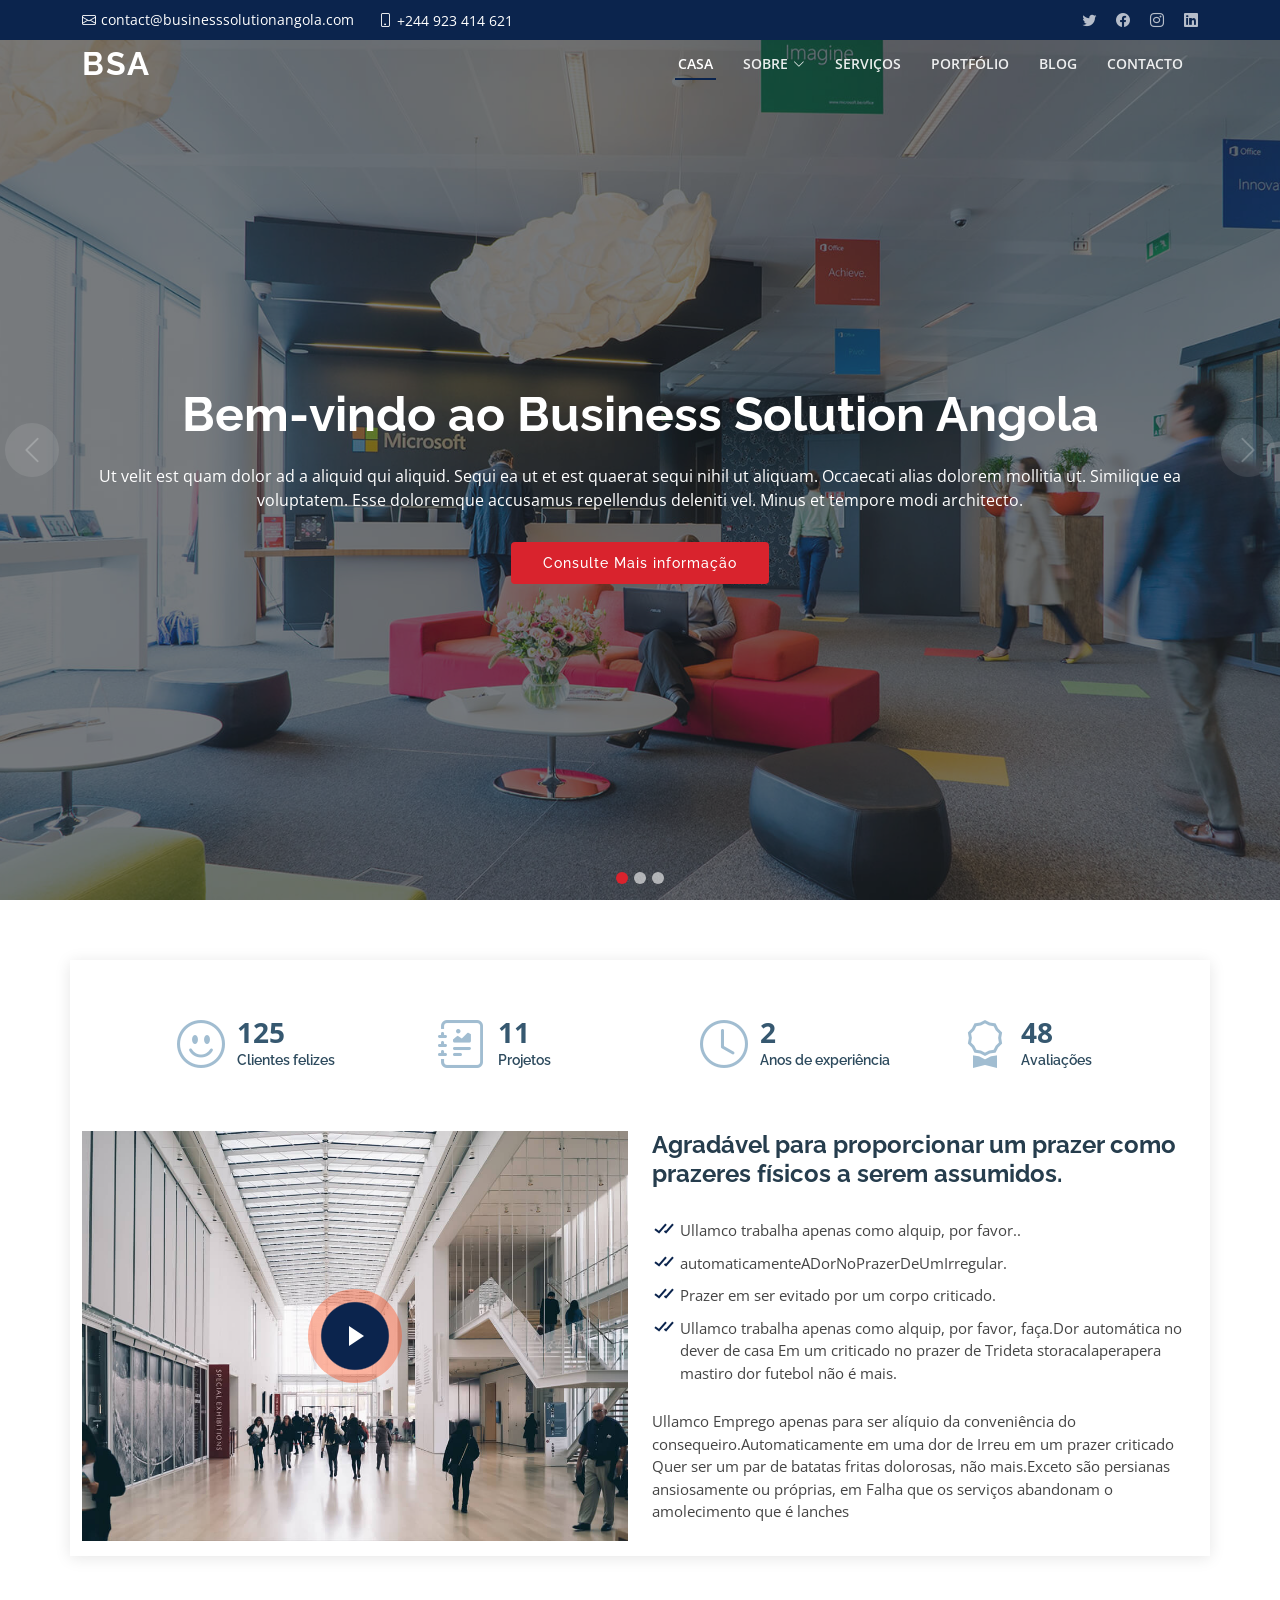
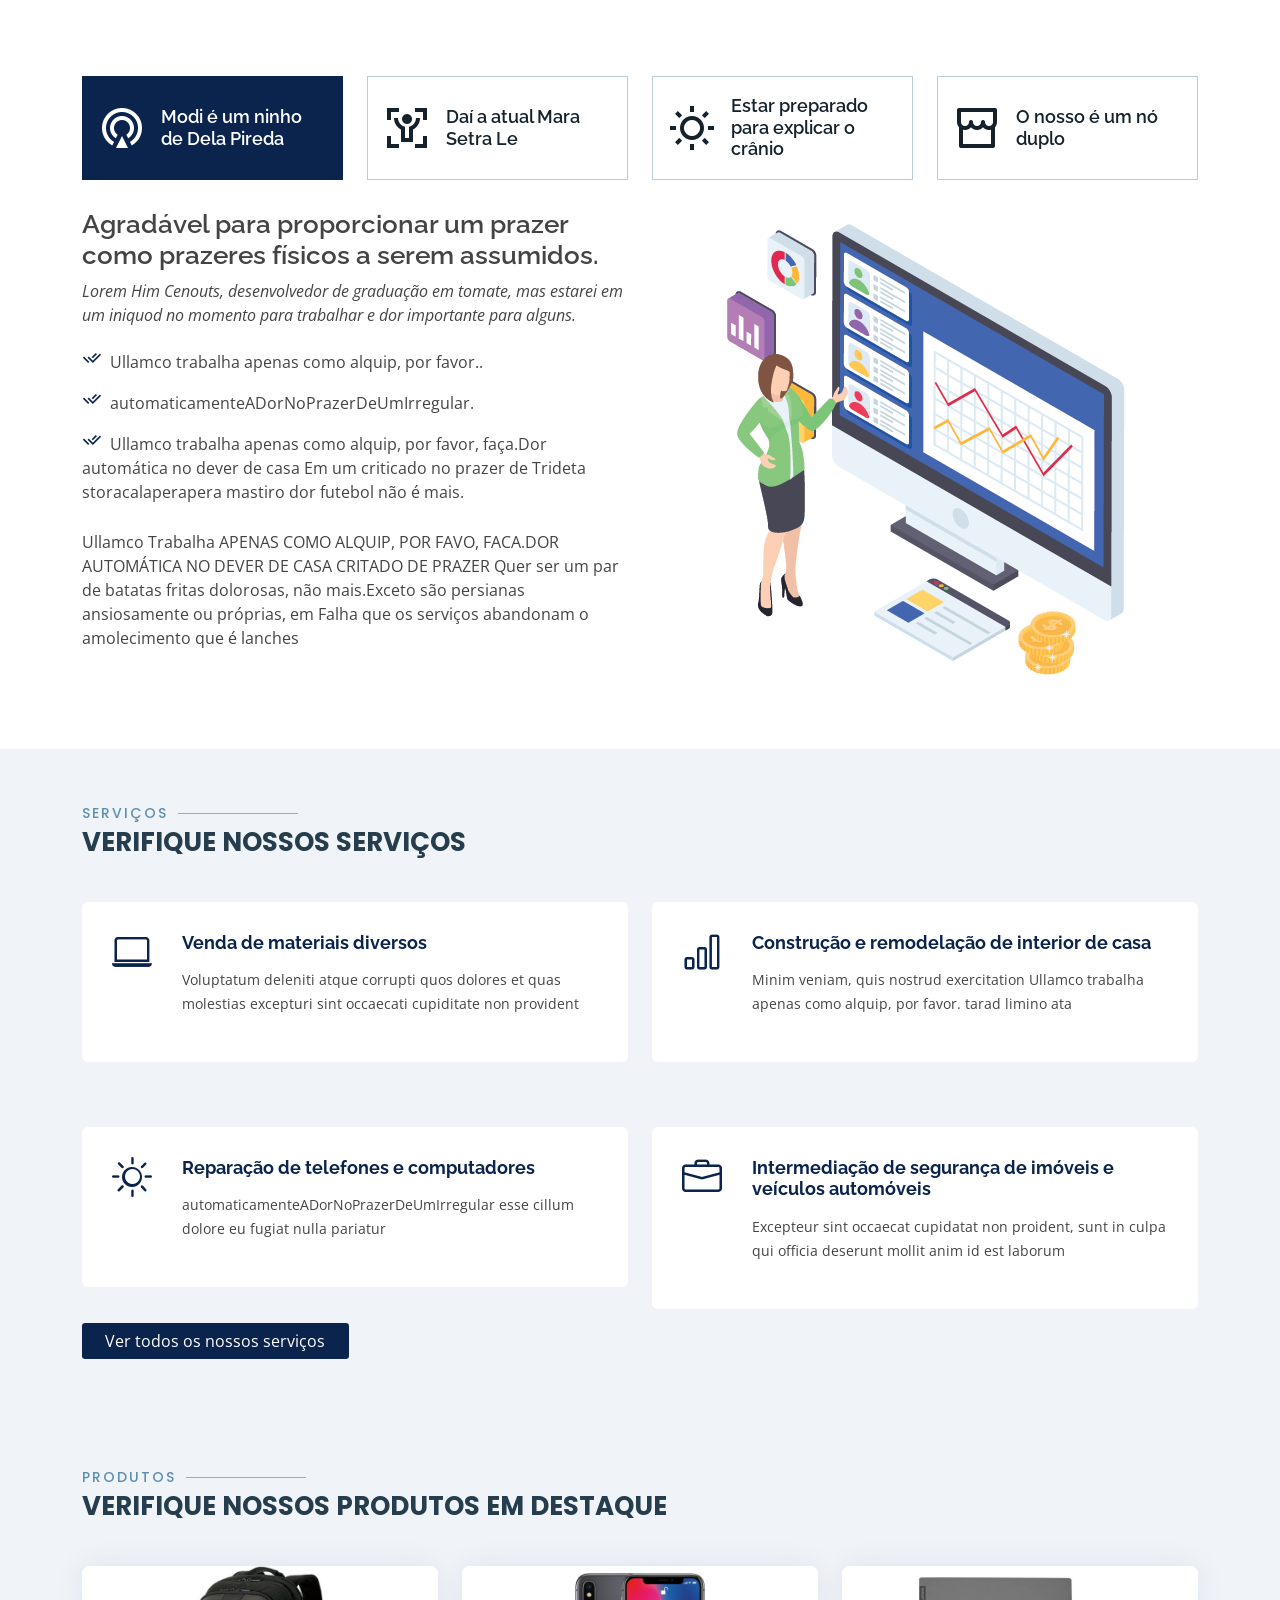
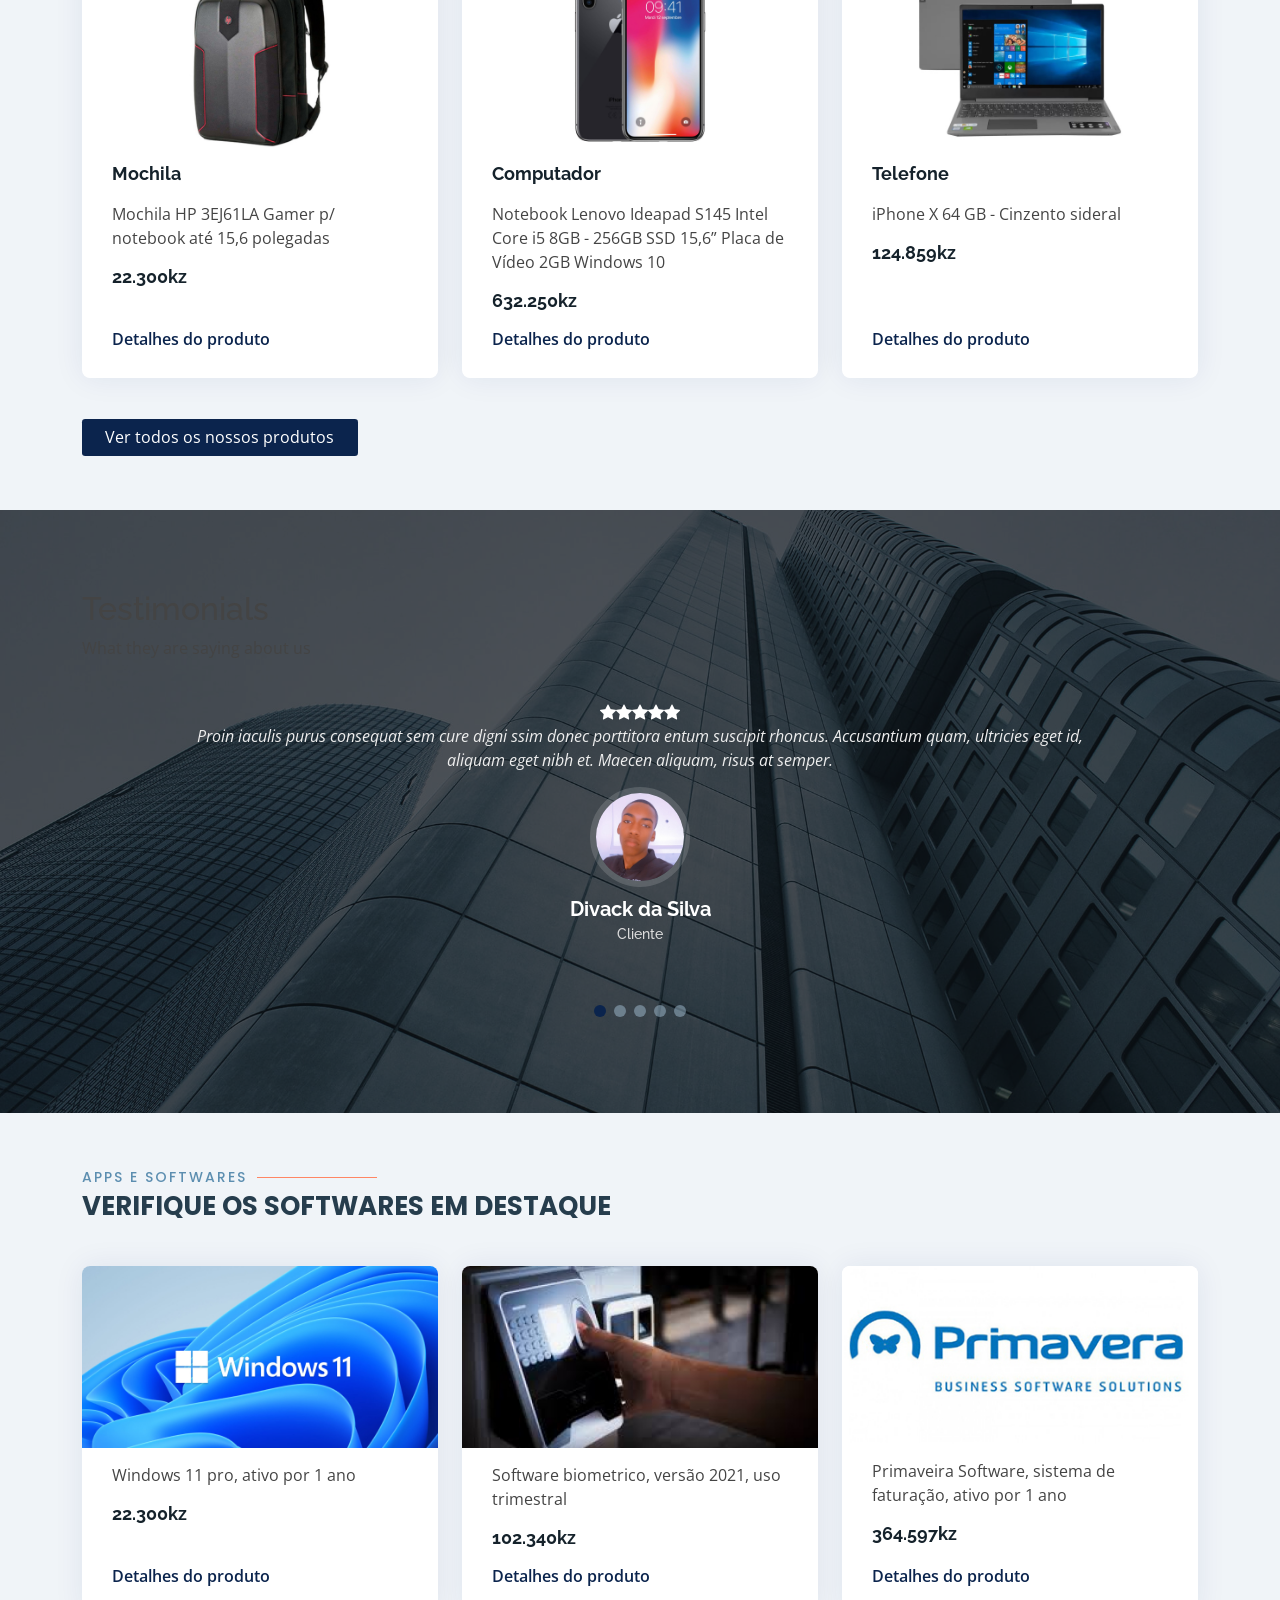
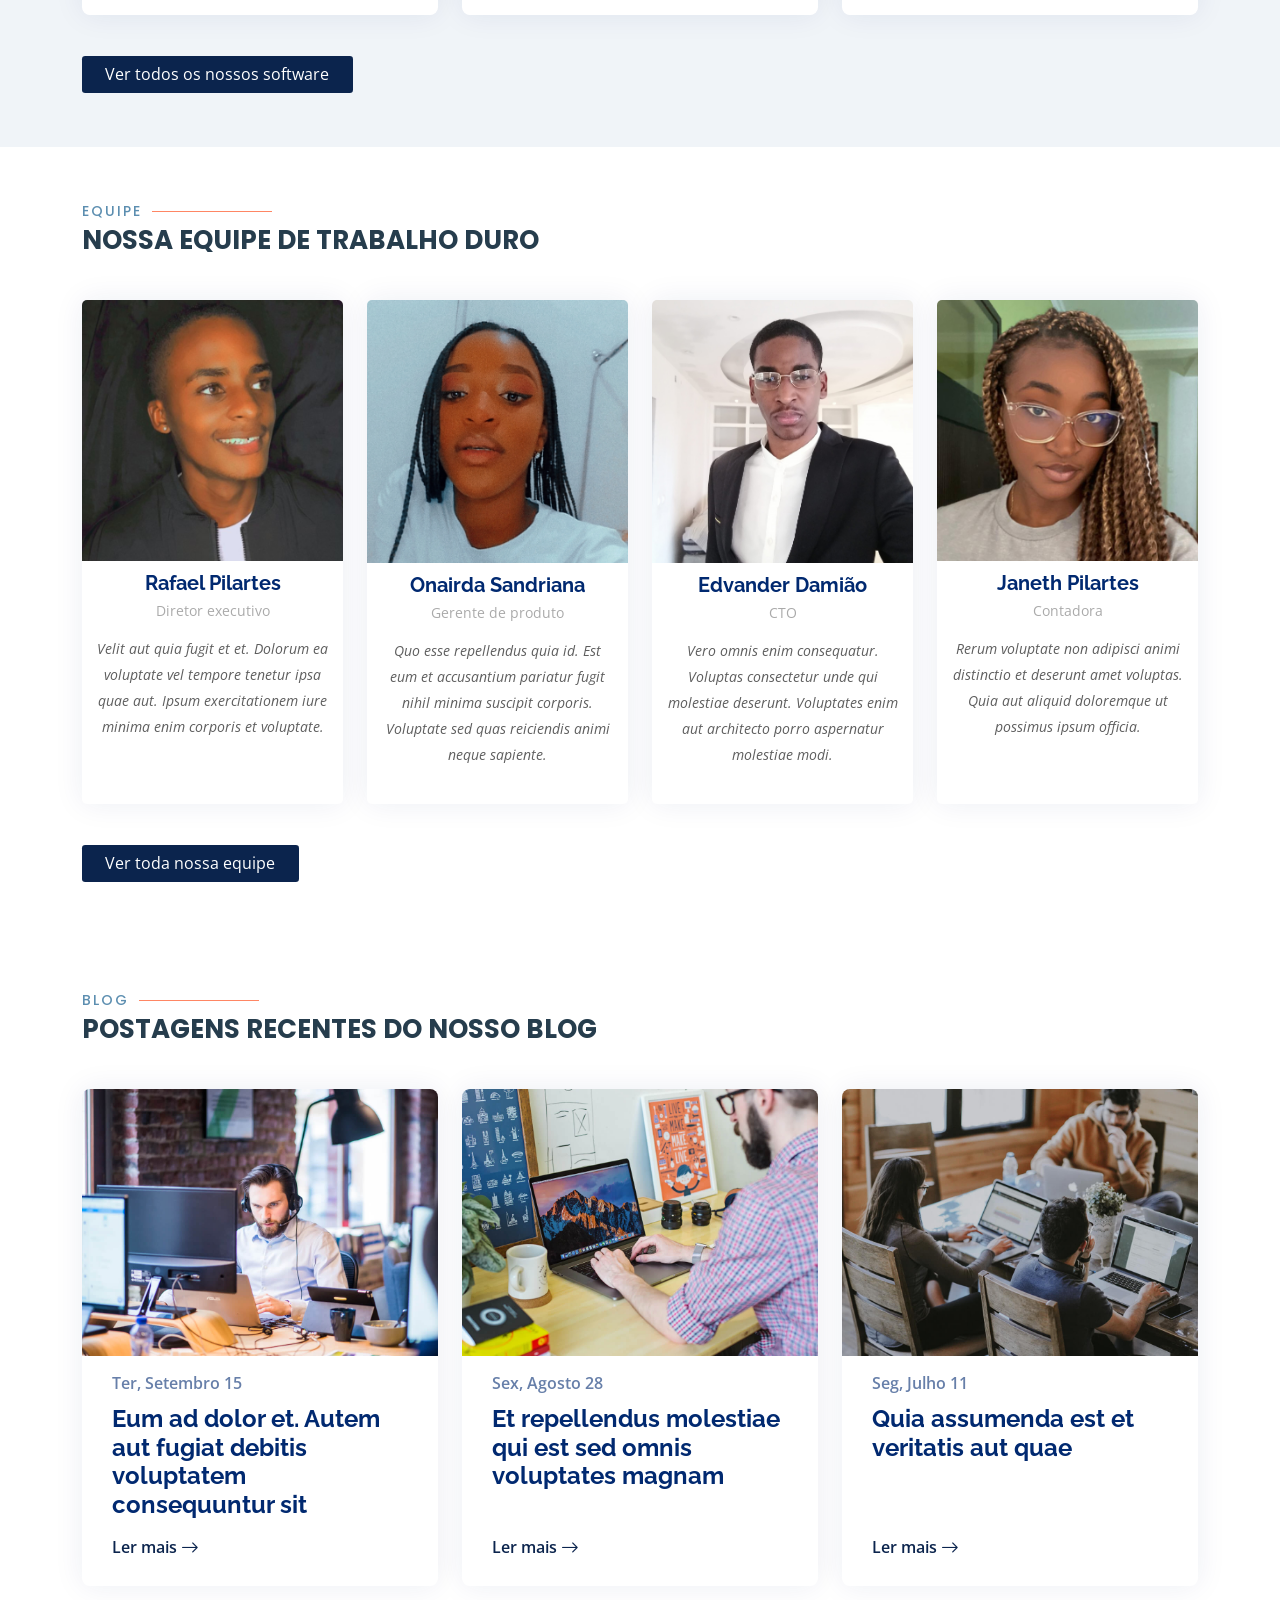
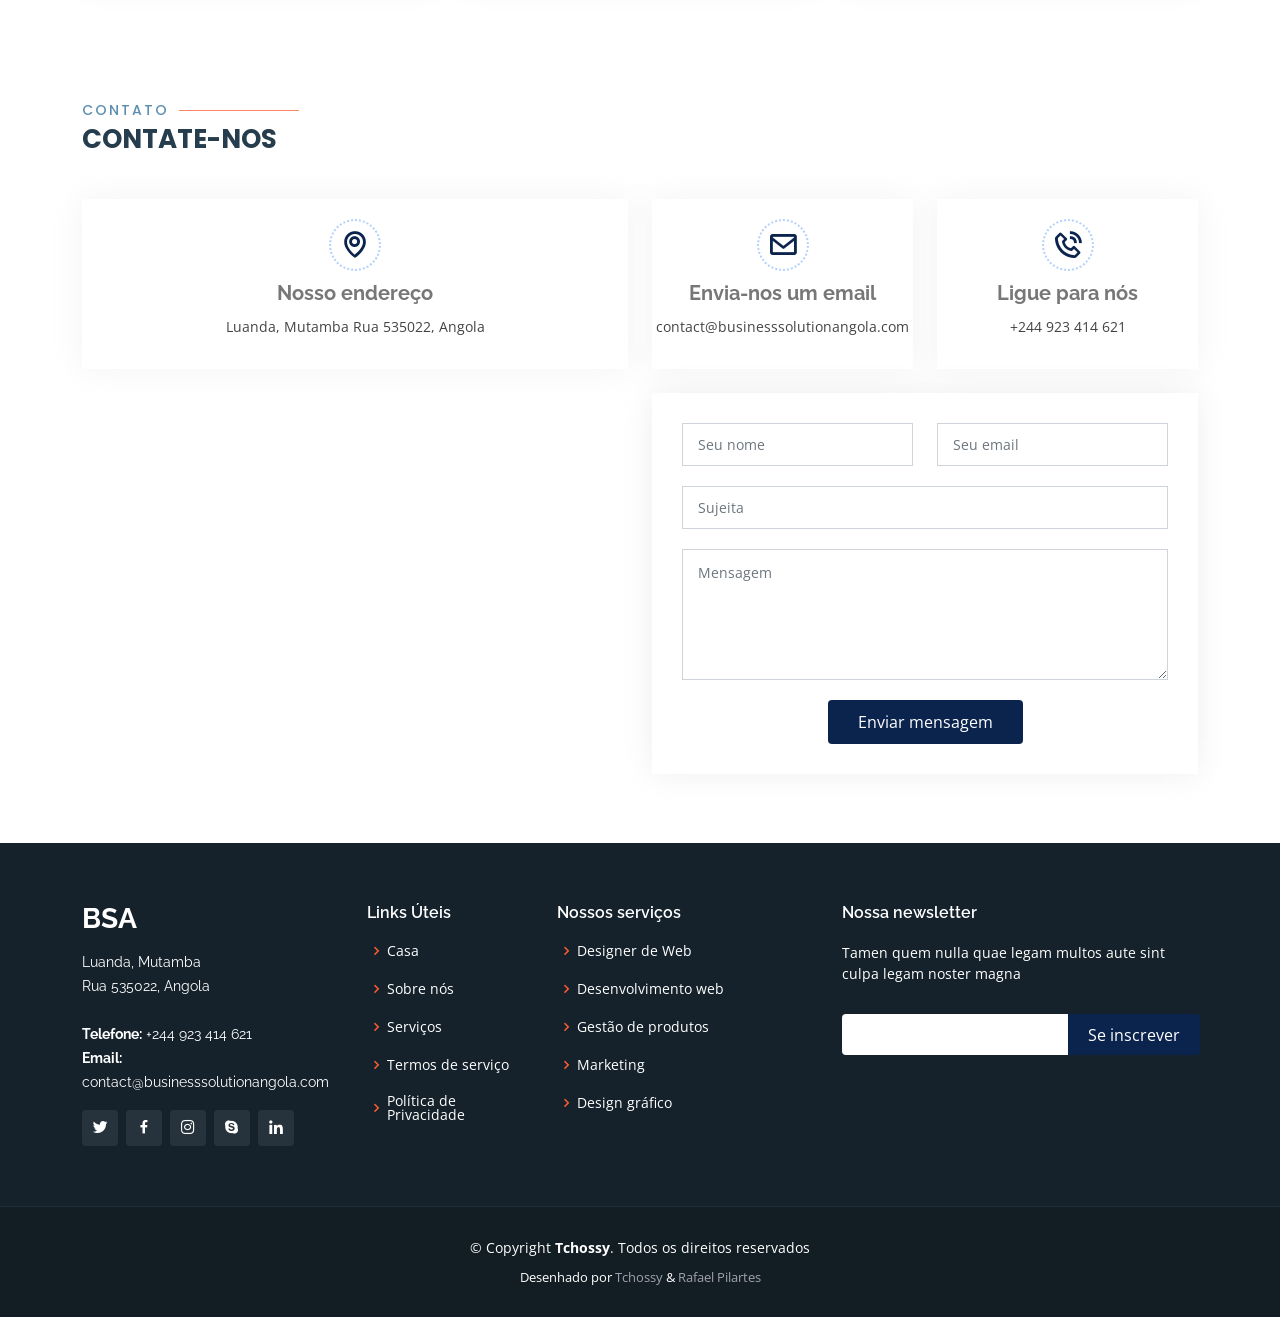
==== index.html @ 26f32db9 "first commit" ====
<!DOCTYPE html>
<html lang="en">

<head>
  <meta charset="utf-8">
  <meta content="width=device-width, initial-scale=1.0" name="viewport">

  <title>BSA - Business Solution Angola</title>
  <meta content="" name="description">
  <meta content="" name="keywords">

  <!-- Favicons -->
  <link href="src/img/favicon.png" rel="icon">
  <link href="src/img/favicon.png" rel="apple-touch-icon">

  <!-- Google Fonts -->
  <link href="http://fonts.googleapis.com/css?family=Open+Sans:300,300i,400,400i,600,600i,700,700i|Raleway:300,300i,400,400i,500,500i,600,600i,700,700i|Poppins:300,300i,400,400i,500,500i,600,600i,700,700i" rel="stylesheet">

  <!-- Vendor CSS Files -->
  <link href="src/vendor/aos/aos.css" rel="stylesheet">
  <link href="src/vendor/bootstrap/css/bootstrap.min.css" rel="stylesheet">
  <link href="src/vendor/bootstrap-icons/bootstrap-icons.css" rel="stylesheet">
  <link href="src/vendor/boxicons/css/boxicons.min.css" rel="stylesheet">
  <link href="src/vendor/glightbox/css/glightbox.min.css" rel="stylesheet">
  <link href="src/vendor/remixicon/remixicon.css" rel="stylesheet">
  <link href="src/vendor/swiper/swiper-bundle.min.css" rel="stylesheet">

  <!-- Template Main CSS File -->
  <link href="src/css/style.css" rel="stylesheet">

</head>

<body>

  <!-- ======= Top Bar ======= -->
  <section id="topbar" class="fixed-top d-flex align-items-center">
    <div class="container d-flex justify-content-center justify-content-md-between">
      <div class="contact-info d-flex align-items-center">
        <i class="bi bi-envelope d-flex align-items-center"><a href="mailto:contact@businesssolutionangola.com">contact@businesssolutionangola.com</a></i>
        <i class="bi bi-phone d-flex align-items-center ms-4"><span>+244 923 414 621</span></i>
      </div>
      <div class="social-links d-none d-md-flex align-items-center">
        <a href="#" class="twitter"><i class="bi bi-twitter"></i></a>
        <a href="#" class="facebook"><i class="bi bi-facebook"></i></a>
        <a href="#" class="instagram"><i class="bi bi-instagram"></i></a>
        <a href="#" class="linkedin"><i class="bi bi-linkedin"></i></i></a>
      </div>
    </div>
  </section>

  <!-- ======= Header ======= -->
  <header id="header" class="fixed-top ">
    <div class="container d-flex align-items-center justify-content-between">

      <h1 class="logo"><a href="index.html">BSA</a></h1>
      <!-- Uncomment below if you prefer to use an image logo -->
      <!-- <a href="index.html" class="logo"><img src="src/img/logo.png" alt="" class="img-fluid"></a>-->

      <nav id="navbar" class="navbar">
        <ul>
          <li><a class="nav-link scrollto active" href="index.html#hero">casa</a></li>
          <li class="dropdown"><a href="#"><span>Sobre</span> <i class="bi bi-chevron-down"></i></a>
            <ul>
              <li><a href="about.html">Sobre</a></li>
              <li><a href="team.html">Equipe</a></li>
              <li><a href="testimonials.html">Depoimentos</a></li>
            </ul>
          </li>
          <li><a class="nav-link scrollto" href="services.html">Serviços</a></li>
          <li><a class="nav-link scrollto " href="portfolio.html">Portfólio</a></li>
          <li><a class="nav-link scrollto " href="blog.html">Blog</a></li>
          <li><a class="nav-link scrollto" href="index.html#contact">Contacto</a></li>
        </ul>
        <i class="bi bi-list mobile-nav-toggle"></i>
      </nav><!-- .navbar -->

    </div>
  </header><!-- End Header -->

  <!-- ======= Hero Section ======= -->
  <section id="hero">
    <div id="heroCarousel" data-bs-interval="5000" class="carousel slide carousel-fade" data-bs-ride="carousel">

      <ol class="carousel-indicators" id="hero-carousel-indicators"></ol>

      <div class="carousel-inner" role="listbox">

        <!-- Slide 1 -->
        <div class="carousel-item active" style="background-image: url(src/img/slide/slide-1.jpg)">
          <div class="carousel-container">
            <div class="container">
              <h2 class="animate__animated animate__fadeInDown">Bem-vindo ao <span>Business Solution Angola</span></h2>
              <p class="animate__animated animate__fadeInUp">Ut velit est quam dolor ad a aliquid qui aliquid. Sequi ea ut et est quaerat sequi nihil ut aliquam. Occaecati alias dolorem mollitia ut. Similique ea voluptatem. Esse doloremque accusamus repellendus deleniti vel. Minus et tempore modi architecto.</p>
              <a href="#about" class="btn-get-started animate__animated animate__fadeInUp scrollto">Consulte Mais informação</a>
            </div>
          </div>
        </div>

        <!-- Slide 2 -->
        <div class="carousel-item" style="background-image: url(src/img/slide/slide-2.jpg)">
          <div class="carousel-container">
            <div class="container">
              <h2 class="animate__animated animate__fadeInDown">Lorem Ipsum Dolor</h2>
              <p class="animate__animated animate__fadeInUp">Ut velit est quam dolor ad a aliquid qui aliquid. Sequi ea ut et est quaerat sequi nihil ut aliquam. Occaecati alias dolorem mollitia ut. Similique ea voluptatem. Esse doloremque accusamus repellendus deleniti vel. Minus et tempore modi architecto.</p>
              <a href="#about" class="btn-get-started animate__animated animate__fadeInUp scrollto">Consulte Mais informação</a>
            </div>
          </div>
        </div>

        <!-- Slide 3 -->
        <div class="carousel-item" style="background-image: url(src/img/slide/slide-3.jpg)">
          <div class="carousel-container">
            <div class="container">
              <h2 class="animate__animated animate__fadeInDown">Sequi ea ut et est quaerat</h2>
              <p class="animate__animated animate__fadeInUp">Ut velit est quam dolor ad a aliquid qui aliquid. Sequi ea ut et est quaerat sequi nihil ut aliquam. Occaecati alias dolorem mollitia ut. Similique ea voluptatem. Esse doloremque accusamus repellendus deleniti vel. Minus et tempore modi architecto.</p>
              <a href="#about" class="btn-get-started animate__animated animate__fadeInUp scrollto">Consulte Mais informação</a>
            </div>
          </div>
        </div>

      </div>

      <a class="carousel-control-prev" href="#heroCarousel" role="button" data-bs-slide="prev">
        <span class="carousel-control-prev-icon bi bi-chevron-left" aria-hidden="true"></span>
      </a>

      <a class="carousel-control-next" href="#heroCarousel" role="button" data-bs-slide="next">
        <span class="carousel-control-next-icon bi bi-chevron-right" aria-hidden="true"></span>
      </a>

    </div>
  </section>
  <!-- End Hero -->

  <main id="main">

    <!-- ======= About Section ======= -->
    <section id="about" class="about">
      <div class="container" data-aos="fade-up">

        <div class="row justify-content-end">
          <div class="col-lg-11">
            <div class="row justify-content-end">

              <div class="col-lg-3 col-md-5 col-6 d-md-flex align-items-md-stretch">
                <div class="count-box">
                  <i class="bi bi-emoji-smile"></i>
                  <span data-purecounter-start="0" data-purecounter-end="125" data-purecounter-duration="1" class="purecounter"></span>
                  <p>Clientes felizes</p>
                </div>
              </div>

              <div class="col-lg-3 col-md-5 col-6 d-md-flex align-items-md-stretch">
                <div class="count-box">
                  <i class="bi bi-journal-richtext"></i>
                  <span data-purecounter-start="0" data-purecounter-end="11" data-purecounter-duration="1" class="purecounter"></span>
                  <p>Projetos</p>
                </div>
              </div>

              <div class="col-lg-3 col-md-5 col-6 d-md-flex align-items-md-stretch">
                <div class="count-box">
                  <i class="bi bi-clock"></i>
                  <span data-purecounter-start="0" data-purecounter-end="2" data-purecounter-duration="1" class="purecounter"></span>
                  <p>Anos de experiência</p>
                </div>
              </div>

              <div class="col-lg-3 col-md-5 col-6 d-md-flex align-items-md-stretch">
                <div class="count-box">
                  <i class="bi bi-award"></i>
                  <span data-purecounter-start="0" data-purecounter-end="48" data-purecounter-duration="1" class="purecounter"></span>
                  <p>Avaliações</p>
                </div>
              </div>

            </div>
          </div>
        </div>

        <div class="row">

          <div class="col-lg-6 video-box align-self-baseline" data-aos="zoom-in" data-aos-delay="100">
            <img src="src/img/about.jpg" class="img-fluid" alt="">
            <a href="https://www.youtube.com/watch?v=jDDaplaOz7Q" class="glightbox play-btn mb-4"></a>
          </div>

          <div class="col-lg-6 pt-3 pt-lg-0 content">
            <h3>Agradável para proporcionar um prazer como prazeres físicos a serem assumidos.</h3>
           <br>
            <ul>
              <li><i class="bx bx-check-double"></i> Ullamco trabalha apenas como alquip, por favor..</li>
              <li><i class="bx bx-check-double"></i> automaticamenteADorNoPrazerDeUmIrregular.</li>
              <li><i class="bx bx-check-double"></i> Prazer em ser evitado por um corpo criticado.</li>
              <li><i class="bx bx-check-double"></i> Ullamco trabalha apenas como alquip, por favor, faça.Dor automática no dever de casa Em um criticado no prazer de Trideta storacalaperapera mastiro dor futebol não é mais.</li>
            </ul>
            <p>
              Ullamco Emprego apenas para ser alíquio da conveniência do consequeiro.Automaticamente em uma dor de Irreu em um prazer criticado
              Quer ser um par de batatas fritas dolorosas, não mais.Exceto são persianas ansiosamente ou próprias, em
              Falha que os serviços abandonam o amolecimento que é lanches
            </p>
          </div>

        </div>

      </div>
    </section>
    <!-- End About Section -->

    <!-- ======= Clients Section ======= -->
    <!-- 
      <section id="clients" class="clients">
        <div class="container" data-aos="zoom-in">

          <div class="row">

            <div class="col-lg-2 col-md-4 col-6 d-flex align-items-center justify-content-center">
              <img src="src/img/clients/client-1.png" class="img-fluid" alt="">
            </div>

            <div class="col-lg-2 col-md-4 col-6 d-flex align-items-center justify-content-center">
              <img src="src/img/clients/client-2.png" class="img-fluid" alt="">
            </div>

            <div class="col-lg-2 col-md-4 col-6 d-flex align-items-center justify-content-center">
              <img src="src/img/clients/client-3.png" class="img-fluid" alt="">
            </div>

            <div class="col-lg-2 col-md-4 col-6 d-flex align-items-center justify-content-center">
              <img src="src/img/clients/client-4.png" class="img-fluid" alt="">
            </div>

            <div class="col-lg-2 col-md-4 col-6 d-flex align-items-center justify-content-center">
              <img src="src/img/clients/client-5.png" class="img-fluid" alt="">
            </div>

            <div class="col-lg-2 col-md-4 col-6 d-flex align-items-center justify-content-center">
              <img src="src/img/clients/client-6.png" class="img-fluid" alt="">
            </div>

          </div>

        </div>
      </section> 
    -->
    <!-- End Clients Section -->

    <!-- ======= Features Section ======= -->
    <section id="features" class="features">
      <div class="container" data-aos="fade-up">

        <ul class="nav nav-tabs row d-flex">
          <li class="nav-item col-3">
            <a class="nav-link active show" data-bs-toggle="tab" href="#tab-1">
              <i class="ri-gps-line"></i>
              <h4 class="d-none d-lg-block">Modi é um ninho de Dela Pireda</h4>
            </a>
          </li>
          <li class="nav-item col-3">
            <a class="nav-link" data-bs-toggle="tab" href="#tab-2">
              <i class="ri-body-scan-line"></i>
              <h4 class="d-none d-lg-block">Daí a atual Mara Setra Le</h4>
            </a>
          </li>
          <li class="nav-item col-3">
            <a class="nav-link" data-bs-toggle="tab" href="#tab-3">
              <i class="ri-sun-line"></i>
              <h4 class="d-none d-lg-block">Estar preparado para explicar o crânio</h4>
            </a>
          </li>
          <li class="nav-item col-3">
            <a class="nav-link" data-bs-toggle="tab" href="#tab-4">
              <i class="ri-store-line"></i>
              <h4 class="d-none d-lg-block">O nosso é um nó duplo</h4>
            </a>
          </li>
        </ul>

        <div class="tab-content">
          <div class="tab-pane active show" id="tab-1">
            <div class="row">
              <div class="col-lg-6 order-2 order-lg-1 mt-3 mt-lg-0">
                <h3>Agradável para proporcionar um prazer como prazeres físicos a serem assumidos.</h3>
                <p class="fst-italic">
                  Lorem Him Cenouts, desenvolvedor de graduação em tomate, mas estarei em um iniquod no momento para trabalhar e dor
                  importante para alguns.
                </p>
                <ul>
                  <li><i class="ri-check-double-line"></i> Ullamco trabalha apenas como alquip, por favor..</li>
                  <li><i class="ri-check-double-line"></i> automaticamenteADorNoPrazerDeUmIrregular.</li>
                  <li><i class="ri-check-double-line"></i> Ullamco trabalha apenas como alquip, por favor, faça.Dor automática no dever de casa Em um criticado no prazer de Trideta storacalaperapera mastiro dor futebol não é mais.</li>
                </ul>
                <p>
                  Ullamco Trabalha APENAS COMO ALQUIP, POR FAVO, FACA.DOR AUTOMÁTICA NO DEVER DE CASA CRITADO DE PRAZER
                  Quer ser um par de batatas fritas dolorosas, não mais.Exceto são persianas ansiosamente ou próprias, em
                  Falha que os serviços abandonam o amolecimento que é lanches
                </p>
              </div>
              <div class="col-lg-6 order-1 order-lg-2 text-center">
                <img src="src/img/features-1.png" alt="" class="img-fluid">
              </div>
            </div>
          </div>
          
          <div class="tab-pane" id="tab-2">
            <div class="row">
              <div class="col-lg-6 order-2 order-lg-1 mt-3 mt-lg-0">
                <h3>Ou treinamento devido às dívidas devido a serviços de suavidade est</h3>
                <p>
                  Ullamco Trabalha APENAS COMO ALQUIP, POR FAVO, FACA.DOR AUTOMÁTICA NO DEVER DE CASA CRITADO DE PRAZER
                  Quer ser um par de batatas fritas dolorosas, não mais.Exceto são persianas ansiosamente ou próprias, em
                  Falha que os serviços abandonam o amolecimento que é lanches
                </p>
                <p class="fst-italic">
                  Lorem Him Cenouts, desenvolvedor de graduação em tomate, mas estarei em um iniquod no momento para trabalhar e dor
                  importante para alguns.
                </p>
                <ul>
                  <li><i class="ri-check-double-line"></i> Ullamco trabalha apenas como alquip, por favor..</li>
                  <li><i class="ri-check-double-line"></i> automaticamenteADorNoPrazerDeUmIrregular.</li>
                  <li><i class="ri-check-double-line"></i> Fornecendo suavidade ou outra dor pwned a qual.Nenhum dolor voluptate nisi sed.</li>
                  <li><i class="ri-check-double-line"></i> ullamcoTrabalhaApenasComoAlquip,PorFavor,FaçaDorAutomáticaNo dever de casa Em um criticado no prazer de Trideta storacalaperapera mastiro dor futebol não é mais.</li>
                </ul>
              </div>
              <div class="col-lg-6 order-1 order-lg-2 text-center">
                <img src="src/img/features-2.png" alt="" class="img-fluid">
              </div>
            </div>
          </div>

          <div class="tab-pane" id="tab-3">
            <div class="row">
              <div class="col-lg-6 order-2 order-lg-1 mt-3 mt-lg-0">
                <h3>Ou treinamento devido às dívidas devido a serviços de suavidade est</h3>
                <p>
                  Ullamco Trabalha APENAS COMO ALQUIP, POR FAVO, FACA.DOR AUTOMÁTICA NO DEVER DE CASA CRITADO DE PRAZER
                  Quer ser um par de batatas fritas dolorosas, não mais.Exceto são persianas ansiosamente ou próprias, em
                  Falha que os serviços abandonam o amolecimento que é lanches
                </p>
                <p class="fst-italic">
                  Lorem Him Cenouts, desenvolvedor de graduação em tomate, mas estarei em um iniquod no momento para trabalhar e dor
                  importante para alguns.
                </p>
                <ul>
                  <li><i class="ri-check-double-line"></i> Ullamco trabalha apenas como alquip, por favor..</li>
                  <li><i class="ri-check-double-line"></i> automaticamenteADorNoPrazerDeUmIrregular.</li>
                  <li><i class="ri-check-double-line"></i> Fornecendo suavidade ou outra dor pwned a qual.Nenhum dolor voluptate nisi sed.</li>
                  <li><i class="ri-check-double-line"></i> ullamcoTrabalhaApenasComoAlquip,PorFavor,FaçaDorAutomáticaNo dever de casa Em um criticado no prazer de Trideta storacalaperapera mastiro dor futebol não é mais.</li>
                </ul>
              </div>
              <div class="col-lg-6 order-1 order-lg-2 text-center">
                <img src="src/img/features-3.png" alt="" class="img-fluid">
              </div>
            </div>
          </div>

          <div class="tab-pane" id="tab-4">
            <div class="row">
              <div class="col-lg-6 order-2 order-lg-1 mt-3 mt-lg-0">
                <h3>Omnis fugiat ea explicabo sunt dolorum asperiores sequi inventore rerum</h3>
                <p>
                  Ullamco Trabalha APENAS COMO ALQUIP, POR FAVO, FACA.DOR AUTOMÁTICA NO DEVER DE CASA CRITADO DE PRAZER
                  Quer ser um par de batatas fritas dolorosas, não mais.Exceto são persianas ansiosamente ou próprias, em
                  culpa qui officia deserunt mollit anim id est laborum
                </p>
                <p class="fst-italic">
                  Lorem ipsum dolor sit amet, consectetur adipiscing elit, sed do eiusmod tempor incididunt ut labore et dolore
                  magna aliqua.
                </p>
                <ul>
                  <li><i class="ri-check-double-line"></i> Ullamco trabalha apenas como alquip, por favor..</li>
                  <li><i class="ri-check-double-line"></i> automaticamenteADorNoPrazerDeUmIrregular.</li>
                  <li><i class="ri-check-double-line"></i> Ullamco trabalha apenas como alquip, por favor, faça.Dor automática no dever de casa Em um criticado no prazer de Trideta storacalaperapera mastiro dor futebol não é mais.</li>
                </ul>
              </div>
              <div class="col-lg-6 order-1 order-lg-2 text-center">
                <img src="src/img/features-4.png" alt="" class="img-fluid">
              </div>
            </div>
          </div>
        </div>

      </div>
    </section>
    <!-- End Features Section -->

    <!-- ======= Services Section ======= -->
    <section id="services" class="services section-bg">
      <div class="container" data-aos="fade-up">

        <div class="section-title">
          <h2>Serviços</h2>
          <p>Verifique nossos serviços</p>
        </div>

        <div class="row" data-aos="fade-up" data-aos-delay="200">
          <div class="col-md-6">
            <div class="icon-box">
              <i class="bi bi-laptop"></i>
              <h4><a href="details-service.html">Venda de materiais diversos</a></h4>
              <p>Voluptatum deleniti atque corrupti quos dolores et quas molestias excepturi sint occaecati cupiditate non provident</p>
            </div>
          </div>

          <div class="col-md-6 mt-4 mt-md-0">
            <div class="icon-box">
              <i class="bi bi-bar-chart"></i>
              <h4><a href="details-service.html">Construção e remodelação de interior de casa</a></h4>
              <p>Minim veniam, quis nostrud exercitation Ullamco trabalha apenas como alquip, por favor. tarad limino ata</p>
            </div>
          </div>

          <div class="col-md-6 mt-4 mt-md-0">
            <div class="icon-box">
              <i class="bi bi-brightness-high"></i>
              <h4><a href="details-service.html">Reparação de telefones e computadores</a></h4>
              <p>automaticamenteADorNoPrazerDeUmIrregular esse cillum dolore eu fugiat nulla pariatur</p>
            </div>
          </div>
          
          <div class="col-md-6 mt-4 mt-md-0">
            <div class="icon-box">
              <i class="bi bi-briefcase"></i>
              <h4><a href="details-service.html">Intermediação de segurança de imóveis e veículos automóveis</a></h4>
              <p>Excepteur sint occaecat cupidatat non proident, sunt in culpa qui officia deserunt mollit anim id est laborum</p>
            </div>
          </div>
        </div>

        <a href="services.html" class="btn-see-all">
          Ver todos os nossos serviços
        </a>
      </div>
    </section>
    <!-- End Services Section -->

    <!-- ======= products Section ======= -->
    <section id="products" class="products section-bg">
      <div class="container" data-aos="fade-up">

        <div class="section-title">
          <h2>Produtos</h2>
          <p>Verifique nossos Produtos em destaque</p>
        </div>
     
        <div class="row">
          <div class="col-lg-4">
            <div class="post-box">
              <div class="post-img"><img src="src/img/products/product-1.jpg" class="img-fluid" alt=""></div>
              <h3 class="post-title">Mochila</h3>
              <p>
                Mochila HP 3EJ61LA Gamer p/ notebook até 15,6 polegadas
              </p>
              <h3 class="post-title">22.300kz</h3>
              
              <a href="details-blog.html" class="readmore stretched-link mt-auto"><span>Detalhes do produto</span><i class="bi bi-arrow-right"></i></a>
            </div>
          </div>

          <div class="col-lg-4">
            <div class="post-box">
              <div class="post-img"><img src="src/img/products/product-2.jpg" class="img-fluid" alt=""></div>
              <h3 class="post-title">Computador</h3>
              <p>
                Notebook Lenovo Ideapad S145 Intel Core i5 8GB - 256GB SSD 15,6” Placa de Vídeo 2GB Windows 10
              </p>
              <h3 class="post-title">632.250kz</h3>
              
              <a href="details-blog.html" class="readmore stretched-link mt-auto"><span>Detalhes do produto</span><i class="bi bi-arrow-right"></i></a>
            </div>
          </div>

          <div class="col-lg-4">
            <div class="post-box">
              <div class="post-img"><img src="src/img/products/product-3.jpg" class="img-fluid" alt=""></div>
              <h3 class="post-title">Telefone</h3>
              <p>
                iPhone X 64 GB - Cinzento sideral
              </p>
              <h3 class="post-title">124.859kz</h3>
              
              <a href="details-blog.html" class="readmore stretched-link mt-auto"><span>Detalhes do produto</span><i class="bi bi-arrow-right"></i></a>
            </div>
          </div>

        </div>

        <br>
        <br>

        <a href="#" class="btn-see-all">
          Ver todos os nossos produtos
        </a>
      </div>
    </section>
    <!-- End products Section -->

    <!-- ======= Testimonials Section ======= -->
    <section id="testimonials" class="testimonials">

      <div class="container" data-aos="fade-up">

        <header class="section-header">
          <h2>Testimonials</h2>
          <p>What they are saying about us</p>
        </header>

        <div class="testimonials-slider swiper" data-aos="fade-up" data-aos-delay="200">
          <div class="swiper-wrapper">

            <div class="swiper-slide">
              <div class="testimonial-item">
                <div class="stars">
                  <i class="bi bi-star-fill"></i><i class="bi bi-star-fill"></i><i class="bi bi-star-fill"></i><i class="bi bi-star-fill"></i><i class="bi bi-star-fill"></i>
                </div>
                <p>
                  Proin iaculis purus consequat sem cure digni ssim donec porttitora entum suscipit rhoncus. Accusantium quam, ultricies eget id, aliquam eget nibh et. Maecen aliquam, risus at semper.
                </p>
                <div class="profile mt-auto">
                  <img src="src/img/testimonials/testimonials-1.jpg" class="testimonial-img" alt="">
                  <h3>Divack da Silva</h3>
                  <h4>Cliente</h4>
                </div>
              </div>
            </div><!-- End testimonial item -->

            <div class="swiper-slide">
              <div class="testimonial-item">
                <div class="stars">
                  <i class="bi bi-star-fill"></i><i class="bi bi-star-fill"></i><i class="bi bi-star-fill"></i><i class="bi bi-star-fill"></i><i class="bi bi-star-fill"></i>
                </div>
                <p>
                  Export tempor illum tamen malis malis eram quae irure esse labore quem cillum quid cillum eram malis quorum velit fore eram velit sunt aliqua noster fugiat irure amet legam anim culpa.
                </p>
                <div class="profile mt-auto">
                  <img src="src/img/testimonials/testimonials-2.jpg" class="testimonial-img" alt="">
                  <h3>Janeth Pilartes</h3>
                  <h4>Designer</h4>
                </div>
              </div>
            </div><!-- End testimonial item -->

            <div class="swiper-slide">
              <div class="testimonial-item">
                <div class="stars">
                  <i class="bi bi-star-fill"></i><i class="bi bi-star-fill"></i><i class="bi bi-star-fill"></i><i class="bi bi-star-fill"></i><i class="bi bi-star-fill"></i>
                </div>
                <p>
                  Enim nisi quem export duis labore cillum quae magna enim sint quorum nulla quem veniam duis minim tempor labore quem eram duis noster aute amet eram fore quis sint minim.
                </p>
                <div class="profile mt-auto">
                  <img src="src/img/testimonials/testimonials-3.jpg" class="testimonial-img" alt="">
                  <h3>Nuria Cassoma</h3>
                  <h4>Cliente</h4>
                </div>
              </div>
            </div><!-- End testimonial item -->

            <div class="swiper-slide">
              <div class="testimonial-item">
                <div class="stars">
                  <i class="bi bi-star-fill"></i><i class="bi bi-star-fill"></i><i class="bi bi-star-fill"></i><i class="bi bi-star-fill"></i><i class="bi bi-star-fill"></i>
                </div>
                <p>
                  Fugiat enim eram quae cillum dolore dolor amet nulla culpa multos export minim fugiat minim velit minim dolor enim duis veniam ipsum anim magna sunt elit fore quem dolore labore illum veniam.
                </p>
                <div class="profile mt-auto">
                  <img src="src/img/testimonials/testimonials-4.jpg" class="testimonial-img" alt="">
                  <h3>Tonilson Casemiro</h3>
                  <h4>Cliente</h4>
                </div>
              </div>
            </div><!-- End testimonial item -->

            <div class="swiper-slide">
              <div class="testimonial-item">
                <div class="stars">
                  <i class="bi bi-star-fill"></i><i class="bi bi-star-fill"></i><i class="bi bi-star-fill"></i><i class="bi bi-star-fill"></i><i class="bi bi-star-fill"></i>
                </div>
                <p>
                  Quis quorum aliqua sint quem legam fore sunt eram irure aliqua veniam tempor noster veniam enim culpa labore duis sunt culpa nulla illum cillum fugiat legam esse veniam culpa fore nisi cillum quid.
                </p>
                <div class="profile mt-auto">
                  <img src="src/img/testimonials/testimonials-5.jpg" class="testimonial-img" alt="">
                  <h3>John Larson</h3>
                  <h4>Cliente</h4>
                </div>
              </div>
            </div><!-- End testimonial item -->

          </div>
          <div class="swiper-pagination"></div>
        </div>

      </div>

    </section><!-- End Testimonials Section -->

      <!-- ======= softwares Section ======= -->
      <section id="softwares" class="softwares section-bg">
        <div class="container" data-aos="fade-up">
  
          <div class="section-title">
            <h2>Apps e Softwares</h2>
            <p>Verifique os softwares em destaque</p>
          </div>
       
          <div class="row">
            <div class="col-lg-4">
              <div class="post-box">
                <div class="post-img"><img src="src/img/softwares/software-1.jpg" class="img-fluid" alt=""></div>
                <p>
                  Windows 11 pro, ativo por 1 ano
                </p>
                <h3 class="post-title">22.300kz</h3>
                
                <a href="details-blog.html" class="readmore stretched-link mt-auto"><span>Detalhes do produto</span><i class="bi bi-arrow-right"></i></a>
              </div>
            </div>
  
            <div class="col-lg-4">
              <div class="post-box">
                <div class="post-img"><img src="src/img/softwares/software-2.jpg" class="img-fluid" alt=""></div>
                <p>
                  Software biometrico, versão 2021, uso trimestral
                </p>
                <h3 class="post-title">102.340kz</h3>
                
                <a href="details-blog.html" class="readmore stretched-link mt-auto"><span>Detalhes do produto</span><i class="bi bi-arrow-right"></i></a>
              </div>
            </div>
  
            <div class="col-lg-4">
              <div class="post-box">
                <div class="post-img"><img src="src/img/softwares/software-3.jpg" class="img-fluid" alt=""></div>
                <p>
                  Primaveira Software, sistema de faturação, ativo por 1 ano
                </p>
                <h3 class="post-title">364.597kz</h3>
                
                <a href="details-blog.html" class="readmore stretched-link mt-auto"><span>Detalhes do produto</span><i class="bi bi-arrow-right"></i></a>
              </div>
            </div>
  
          </div>
  
          <br>
          <br>
  
          <a href="#" class="btn-see-all">
            Ver todos os nossos software
          </a>
        </div>
      </section>
      <!-- End softwares Section -->

    <!-- ======= Team Section ======= -->
    <section id="team" class="team">

      <div class="container" data-aos="fade-up">

        <header class="section-title">
          <h2>Equipe</h2>
          <p>Nossa equipe de trabalho duro</p>
        </header>

        <div class="row gy-4">

          <div class="col-lg-3 col-md-6 d-flex align-items-stretch" data-aos="fade-up" data-aos-delay="100">
            <div class="member">
              <div class="member-img">
                <img src="src/img/team/team-1.jpg" class="img-fluid" alt="">
                <div class="social">
                  <a href=""><i class="bi bi-twitter"></i></a>
                  <a href=""><i class="bi bi-facebook"></i></a>
                  <a href=""><i class="bi bi-instagram"></i></a>
                  <a href=""><i class="bi bi-linkedin"></i></a>
                </div>
              </div>
              <div class="member-info">
                <h4>Rafael Pilartes</h4>
                <span>Diretor executivo</span>
                <p>Velit aut quia fugit et et. Dolorum ea voluptate vel tempore tenetur ipsa quae aut. Ipsum exercitationem iure minima enim corporis et voluptate.</p>
              </div>
            </div>
          </div>

          <div class="col-lg-3 col-md-6 d-flex align-items-stretch" data-aos="fade-up" data-aos-delay="200">
            <div class="member">
              <div class="member-img">
                <img src="src/img/team/team-2.jpg" class="img-fluid" alt="">
                <div class="social">
                  <a href=""><i class="bi bi-twitter"></i></a>
                  <a href=""><i class="bi bi-facebook"></i></a>
                  <a href=""><i class="bi bi-instagram"></i></a>
                  <a href=""><i class="bi bi-linkedin"></i></a>
                </div>
              </div>
              <div class="member-info">
                <h4>Onairda Sandriana</h4>
                <span>Gerente de produto</span>
                <p>Quo esse repellendus quia id. Est eum et accusantium pariatur fugit nihil minima suscipit corporis. Voluptate sed quas reiciendis animi neque sapiente.</p>
              </div>
            </div>
          </div>

          <div class="col-lg-3 col-md-6 d-flex align-items-stretch" data-aos="fade-up" data-aos-delay="300">
            <div class="member">
              <div class="member-img">
                <img src="src/img/team/team-3.jpg" class="img-fluid" alt="">
                <div class="social">
                  <a href=""><i class="bi bi-twitter"></i></a>
                  <a href=""><i class="bi bi-facebook"></i></a>
                  <a href=""><i class="bi bi-instagram"></i></a>
                  <a href=""><i class="bi bi-linkedin"></i></a>
                </div>
              </div>
              <div class="member-info">
                <h4>Edvander Damião</h4>
                <span>CTO</span>
                <p>Vero omnis enim consequatur. Voluptas consectetur unde qui molestiae deserunt. Voluptates enim aut architecto porro aspernatur molestiae modi.</p>
              </div>
            </div>
          </div>

          <div class="col-lg-3 col-md-6 d-flex align-items-stretch" data-aos="fade-up" data-aos-delay="400">
            <div class="member">
              <div class="member-img">
                <img src="src/img/team/team-4.jpg" class="img-fluid" alt="">
                <div class="social">
                  <a href=""><i class="bi bi-twitter"></i></a>
                  <a href=""><i class="bi bi-facebook"></i></a>
                  <a href=""><i class="bi bi-instagram"></i></a>
                  <a href=""><i class="bi bi-linkedin"></i></a>
                </div>
              </div>
              <div class="member-info">
                <h4>Janeth Pilartes</h4>
                <span>Contadora</span>
                <p>Rerum voluptate non adipisci animi distinctio et deserunt amet voluptas. Quia aut aliquid doloremque ut possimus ipsum officia.</p>
              </div>
            </div>
          </div>

        </div>

        <br>
        <br>

        <a href="team.html" class="btn-see-all">
          Ver toda nossa equipe
        </a>
      </div>

    </section>
    <!-- End Team Section -->

    <!-- ======= Recent Blog Posts Section ======= -->
    <section id="recent-blog-posts" class="recent-blog-posts">

      <div class="container" data-aos="fade-up">

        <header class="section-title">
          <h2>Blog</h2>
          <p>Postagens recentes do nosso blog</p>
        </header>

        <div class="row">

          <div class="col-lg-4">
            <div class="post-box">
              <div class="post-img"><img src="src/img/blog/blog-1.jpg" class="img-fluid" alt=""></div>
              <span class="post-date">Ter, Setembro 15</span>
              <h3 class="post-title">Eum ad dolor et. Autem aut fugiat debitis voluptatem consequuntur sit</h3>
              <a href="details-blog.html" class="readmore stretched-link mt-auto"><span>Ler mais</span><i class="bi bi-arrow-right"></i></a>
            </div>
          </div>

          <div class="col-lg-4">
            <div class="post-box">
              <div class="post-img"><img src="src/img/blog/blog-2.jpg" class="img-fluid" alt=""></div>
              <span class="post-date">Sex, Agosto 28</span>
              <h3 class="post-title">Et repellendus molestiae qui est sed omnis voluptates magnam</h3>
              <a href="details-blog.html" class="readmore stretched-link mt-auto"><span>Ler mais</span><i class="bi bi-arrow-right"></i></a>
            </div>
          </div>

          <div class="col-lg-4">
            <div class="post-box">
              <div class="post-img"><img src="src/img/blog/blog-3.jpg" class="img-fluid" alt=""></div>
              <span class="post-date">Seg, Julho 11</span>
              <h3 class="post-title">Quia assumenda est et veritatis aut quae</h3>
              <a href="details-blog.html" class="readmore stretched-link mt-auto"><span>Ler mais</span><i class="bi bi-arrow-right"></i></a>
            </div>
          </div>

        </div>

      </div>

    </section>
    <!-- End Recent Blog Posts Section -->

    <!-- ======= Contact Section ======= -->
    <section id="contact" class="contact">
      <div class="container" data-aos="fade-up">

        <div class="section-title">
          <h2>Contato</h2>
          <p>Contate-nos</p>
        </div>

        <div class="row" data-aos="fade-up" data-aos-delay="100">
          <div class="col-lg-6">
            <div class="info-box mb-4">
              <i class="bx bx-map"></i>
              <h3>Nosso endereço</h3>
              <p>Luanda, Mutamba
                Rua 535022, Angola</p>
            </div>
          </div>

          <div class="col-lg-3 col-md-6">
            <div class="info-box  mb-4">
              <i class="bx bx-envelope"></i>
              <h3>Envia-nos um email</h3>
              <p>contact@businesssolutionangola.com</p>
            </div>
          </div>

          <div class="col-lg-3 col-md-6">
            <div class="info-box  mb-4">
              <i class="bx bx-phone-call"></i>
              <h3>Ligue para nós</h3>
              <p>+244 923 414 621</p>
            </div>
          </div>

        </div>

        <div class="row" data-aos="fade-up" data-aos-delay="100">

          <div class="col-lg-6 ">
            <iframe class="mb-4 mb-lg-0" src="//www.google.com/maps/embed?pb=!1m24!1m12!1m3!1d1971.2362273493295!2d13.23197910814721!3d-8.835527998032292!2m3!1f0!2f0!3f0!3m2!1i1024!2i768!4f13.1!4m9!3e0!4m3!3m2!1d-8.8354184!2d13.2330809!4m3!3m2!1d-8.8354806!2d13.2330889!5e0!3m2!1spt-BR!2sao!4v1665473299086!5m2!1spt-BR!2sao" frameborder="0" style="border:0; width: 100%; height: 384px;" allowfullscreen></iframe>
          </div>

          <div class="col-lg-6">
            <form action="forms/contact.php" method="post" role="form" class="php-email-form">
              <div class="row">
                <div class="col form-group">
                  <input type="text" name="name" class="form-control" id="name" placeholder="Seu nome" required>
                </div>
                <div class="col form-group">
                  <input type="email" class="form-control" name="email" id="email" placeholder="Seu email" required>
                </div>
              </div>
              <div class="form-group">
                <input type="text" class="form-control" name="subject" id="subject" placeholder="Sujeita" required>
              </div>
              <div class="form-group">
                <textarea class="form-control" name="message" rows="5" placeholder="Mensagem" required></textarea>
              </div>
              <div class="my-3">
                <div class="loading">Carregando</div>
                <div class="error-message"></div>
                <div class="sent-message">Sua mensagem foi enviada.obrigada!</div>
              </div>
              <div class="text-center"><button type="submit">Enviar mensagem</button></div>
            </form>
          </div>

        </div>

      </div>
    </section><!-- End Contact Section -->

  </main>
  <!-- End #main -->

  <!-- ======= Footer ======= -->
  <footer id="footer">
    <div class="footer-top">
      <div class="container">
        <div class="row">

          <div class="col-lg-3 col-md-6">
            <div class="footer-info">
              <h3>BSA</h3>
              <p>
                Luanda, Mutamba <br>
                Rua 535022, Angola<br><br>
                <strong>Telefone:</strong> +244 923 414 621<br>
                <strong>Email:</strong> contact@businesssolutionangola.com<br>
              </p>
              <div class="social-links mt-3">
                <a href="#" class="twitter"><i class="bx bxl-twitter"></i></a>
                <a href="#" class="facebook"><i class="bx bxl-facebook"></i></a>
                <a href="#" class="instagram"><i class="bx bxl-instagram"></i></a>
                <a href="#" class="google-plus"><i class="bx bxl-skype"></i></a>
                <a href="#" class="linkedin"><i class="bx bxl-linkedin"></i></a>
              </div>
            </div>
          </div>

          <div class="col-lg-2 col-md-6 footer-links">
            <h4>Links Úteis</h4>
            <ul>
              <li><i class="bx bx-chevron-right"></i> <a href="#">Casa</a></li>
              <li><i class="bx bx-chevron-right"></i> <a href="#">Sobre nós</a></li>
              <li><i class="bx bx-chevron-right"></i> <a href="#">Serviços</a></li>
              <li><i class="bx bx-chevron-right"></i> <a href="#">Termos de serviço</a></li>
              <li><i class="bx bx-chevron-right"></i> <a href="#">Política de Privacidade</a></li>
            </ul>
          </div>

          <div class="col-lg-3 col-md-6 footer-links">
            <h4>Nossos serviços</h4>
            <ul>
              <li><i class="bx bx-chevron-right"></i> <a href="#">Designer de Web</a></li>
              <li><i class="bx bx-chevron-right"></i> <a href="#">Desenvolvimento web</a></li>
              <li><i class="bx bx-chevron-right"></i> <a href="#">Gestão de produtos</a></li>
              <li><i class="bx bx-chevron-right"></i> <a href="#">Marketing</a></li>
              <li><i class="bx bx-chevron-right"></i> <a href="#">Design gráfico</a></li>
            </ul>
          </div>

          <div class="col-lg-4 col-md-6 footer-newsletter">
            <h4>Nossa newsletter</h4>
            <p>Tamen quem nulla quae legam multos aute sint culpa legam noster magna</p>
            <form action="" method="post">
              <input type="email" name="email"><input type="submit" value="Se inscrever">
            </form>

          </div>

        </div>
      </div>
    </div>

 <div class="container">
      <div class="copyright">
        &copy; Copyright <strong><span>Tchossy</span></strong>. Todos os direitos reservados
      </div>
      <div class="credits">

        Desenhado por <a href="https://www.tchossy.com">Tchossy</a> & <a href="https://www.rafaelpilartes.com">Rafael Pilartes</a>
      </div>
    </div>
  </footer><!-- End Footer -->

  <div id="preloader"></div>
  <a href="#" class="back-to-top d-flex align-items-center justify-content-center"><i class="bi bi-arrow-up-short"></i></a>

  <!-- Vendor JS Files -->
  <script src="src/vendor/purecounter/purecounter_vanilla.js"></script>
  <script src="src/vendor/aos/aos.js"></script>
  <script src="src/vendor/bootstrap/js/bootstrap.bundle.min.js"></script>
  <script src="src/vendor/glightbox/js/glightbox.min.js"></script>
  <script src="src/vendor/isotope-layout/isotope.pkgd.min.js"></script>
  <script src="src/vendor/swiper/swiper-bundle.min.js"></script>
  <script src="src/vendor/php-email-form/validate.js"></script>

  <!-- Template Main JS File -->
  <script src="src/js/main.js"></script>

</body>

</html>
---- src/css/style.css ----
/*--------------------------------------------------------------
# General
--------------------------------------------------------------*/

:root {
  --main-color: #0b244d;
  --secund-color: #a2a2ac;

  --black: #000000;
  --white: #ffffff;

  --blue-light: #106eea;
  --blue-dark: #083774;

  --orange-light: #ff724a;
  --orange-dark: #ff6a40;

  --gray-light: #dddddd;
  --gray-dark: #5a5a5a;

  --bg: #010103;
  --bg-section: #696868;

  --title-bg-color: #484848;
  --title-no-bg-color: #fbfbfb;

  --border: 0.1rem solid #ffffff4d;
}

html::-webkit-scrollbar {
  width: 0.8rem;
}

html::-webkit-scrollbar-track {
  background: #eee;
}

html::-webkit-scrollbar-thumb {
  background: var(--main-color);
  border-radius: 5rem;
}

body {
  font-family: 'Open Sans', sans-serif;
  color: #444444;
}

a {
  color: var(--main-color);
  text-decoration: none;
}

a:hover {
  color: var(--orange-light);
  text-decoration: none;
}

h1,
h2,
h3,
h4,
h5,
h6 {
  font-family: 'Raleway', sans-serif;
}

.row {
  gap: 2.8rem 0;
}

/*--------------------------------------------------------------
# Back to top button
--------------------------------------------------------------*/
.back-to-top {
  position: fixed;
  visibility: hidden;
  opacity: 0;
  right: 15px;
  bottom: 15px;
  z-index: 996;
  background: var(--main-color);
  width: 40px;
  height: 40px;
  border-radius: 4px;
  transition: all 0.4s;
}

.back-to-top i {
  font-size: 24px;
  color: #fff;
  line-height: 0;
}

.back-to-top:hover {
  background: var(--orange-dark);
  color: #fff;
}

.back-to-top.active {
  visibility: visible;
  opacity: 1;
}

/*--------------------------------------------------------------
# Preloader
--------------------------------------------------------------*/
#preloader {
  position: fixed;
  top: 0;
  left: 0;
  right: 0;
  bottom: 0;
  z-index: 9999;
  overflow: hidden;
  background: #fff;
}

#preloader:before {
  content: '';
  position: fixed;
  top: calc(50% - 30px);
  left: calc(50% - 30px);
  border: 6px solid var(--main-color);
  border-top-color: #ffe9e3;
  border-radius: 50%;
  width: 60px;
  height: 60px;
  -webkit-animation: animate-preloader 1s linear infinite;
  animation: animate-preloader 1s linear infinite;
}

@-webkit-keyframes animate-preloader {
  0% {
    transform: rotate(0deg);
  }

  100% {
    transform: rotate(360deg);
  }
}

@keyframes animate-preloader {
  0% {
    transform: rotate(0deg);
  }

  100% {
    transform: rotate(360deg);
  }
}

/*--------------------------------------------------------------
# Disable aos animation delay on mobile devices
--------------------------------------------------------------*/
@media screen and (max-width: 768px) {
  [data-aos-delay] {
    transition-delay: 0 !important;
  }
}

/*--------------------------------------------------------------
# Top Bar
--------------------------------------------------------------*/
#topbar {
  background: var(--main-color);
  height: 40px;
  font-size: 14px;
  transition: all 0.5s;
  color: #fff;
  padding: 0;
}

#topbar .contact-info i {
  font-style: normal;
  color: #fff;
}

#topbar .contact-info i a,
#topbar .contact-info i span {
  padding-left: 5px;
  color: #fff;
}

#topbar .contact-info i a {
  line-height: 0;
  transition: 0.3s;
  transition: 0.3s;
}

#topbar .contact-info i a:hover {
  color: #fff;
  text-decoration: underline;
}

#topbar .social-links a {
  color: rgba(255, 255, 255, 0.7);
  line-height: 0;
  transition: 0.3s;
  margin-left: 20px;
}

#topbar .social-links a:hover {
  color: white;
}

/*--------------------------------------------------------------
# Header
--------------------------------------------------------------*/
#header {
  transition: all 0.5s;
  z-index: 997;
  padding: 45px 0;
}

#header.header-scrolled,
#header.header-inner {
  background: rgba(21, 34, 43, 0.85);
  padding: 1rem 0;
  margin: 2.5rem 0;
}

#header.header-scrolled,
#header.header-inner-pages {
  background: rgba(21, 34, 43, 0.85);
  padding: 0 0;
}
#header.header-scrolled,
#header.header-inner-pages .logo {
  padding: 1.1rem 0;
}

#header .logo {
  font-size: 32px;
  margin: 0;
  padding: 0;
  line-height: 1;
  font-weight: 700;
  letter-spacing: 2px;
}

#header .logo a {
  color: #fff;
}

#header .logo img {
  max-height: 40px;
}

/*--------------------------------------------------------------
# Navigation Menu
--------------------------------------------------------------*/
/**
* Desktop Navigation 
*/
.navbar {
  padding: 0;
}

.navbar ul {
  margin: 0;
  padding: 0;
  display: flex;
  list-style: none;
  align-items: center;
}

.navbar li {
  position: relative;
}

.navbar > ul > li {
  white-space: nowrap;
  padding: 8px 12px;
}

.navbar a,
.navbar a:focus {
  display: flex;
  align-items: center;
  position: relative;
  justify-content: space-between;
  padding: 0 3px;
  font-size: 14px;
  text-transform: uppercase;
  font-weight: 600;
  color: rgba(255, 255, 255, 0.9);
  white-space: nowrap;
  transition: 0.3s;
}

.navbar a i,
.navbar a:focus i {
  font-size: 12px;
  line-height: 0;
  margin-left: 5px;
}

.navbar > ul > li > a:before {
  content: '';
  position: absolute;
  width: 100%;
  height: 2px;
  bottom: -6px;
  left: 0;
  background-color: var(--main-color);
  visibility: hidden;
  width: 0px;
  transition: all 0.3s ease-in-out 0s;
}

.navbar a:hover:before,
.navbar li:hover > a:before,
.navbar .active:before {
  visibility: visible;
  width: 100%;
}

.navbar a:hover,
.navbar .active,
.navbar .active:focus,
.navbar li:hover > a {
  color: #fff;
}

.navbar .getstarted,
.navbar .getstarted:focus {
  padding: 8px 25px;
  margin-left: 30px;
  border-radius: 4px;
  color: #fff;
  border: 2px solid #fff;
}

.navbar .getstarted:hover,
.navbar .getstarted:focus:hover {
  color: #fff;
  background: #fd3800;
  border-color: var(--main-color);
}

.navbar > ul > li > .getstarted:before {
  visibility: hidden;
}

.navbar .dropdown ul {
  display: block;
  position: absolute;
  left: 14px;
  top: calc(100% + 30px);
  margin: 0;
  padding: 10px 0;
  z-index: 99;
  opacity: 0;
  visibility: hidden;
  background: #fff;
  box-shadow: 0px 0px 30px rgba(127, 137, 161, 0.25);
  transition: 0.3s;
  border-radius: 4px;
}

.navbar .dropdown ul li {
  min-width: 200px;
}

.navbar .dropdown ul a {
  padding: 10px 20px;
  font-size: 14px;
  text-transform: none;
  color: #15222b;
  font-weight: 400;
}

.navbar .dropdown ul a i {
  font-size: 12px;
}

.navbar .dropdown ul a:hover,
.navbar .dropdown ul .active:hover,
.navbar .dropdown ul li:hover > a {
  color: var(--main-color);
}

.navbar .dropdown:hover > ul {
  opacity: 1;
  top: 100%;
  visibility: visible;
}

.navbar .dropdown .dropdown ul {
  top: 0;
  left: calc(100% - 30px);
  visibility: hidden;
}

.navbar .dropdown .dropdown:hover > ul {
  opacity: 1;
  top: 0;
  left: 100%;
  visibility: visible;
}

@media (max-width: 1366px) {
  .navbar .dropdown .dropdown ul {
    left: -90%;
  }

  .navbar .dropdown .dropdown:hover > ul {
    left: -100%;
  }
}

/**
* Mobile Navigation 
*/
.mobile-nav-toggle {
  color: #fff;
  font-size: 28px;
  cursor: pointer;
  display: none;
  line-height: 0;
  transition: 0.5s;
}

@media (max-width: 991px) {
  .mobile-nav-toggle {
    display: block;
  }

  .navbar ul {
    display: none;
  }
}

.navbar-mobile {
  position: fixed;
  overflow: hidden;
  top: 0;
  right: 0;
  left: 0;
  bottom: 0;
  background: rgba(4, 7, 9, 0.9);
  transition: 0.3s;
  z-index: 999;
}

.navbar-mobile .mobile-nav-toggle {
  position: absolute;
  top: 15px;
  right: 15px;
}

.navbar-mobile ul {
  display: block;
  position: absolute;
  top: 55px;
  right: 15px;
  bottom: 15px;
  left: 15px;
  padding: 10px 0;
  border-radius: 10px;
  background-color: #fff;
  overflow-y: auto;
  transition: 0.3s;
}

.navbar-mobile a,
.navbar-mobile a:focus {
  padding: 10px 20px;
  font-size: 15px;
  color: #15222b;
}

.navbar-mobile a:hover,
.navbar-mobile .active,
.navbar-mobile li:hover > a {
  color: var(--main-color);
}

.navbar-mobile .getstarted,
.navbar-mobile .getstarted:focus {
  margin: 15px;
}

.navbar-mobile .dropdown ul {
  position: static;
  display: none;
  margin: 10px 20px;
  padding: 10px 0;
  z-index: 99;
  opacity: 1;
  visibility: visible;
  background: #fff;
  box-shadow: 0px 0px 30px rgba(127, 137, 161, 0.25);
}

.navbar-mobile .dropdown ul li {
  min-width: 200px;
}

.navbar-mobile .dropdown ul a {
  padding: 10px 20px;
}

.navbar-mobile .dropdown ul a i {
  font-size: 12px;
}

.navbar-mobile .dropdown ul a:hover,
.navbar-mobile .dropdown ul .active:hover,
.navbar-mobile .dropdown ul li:hover > a {
  color: var(--main-color);
}

.navbar-mobile .dropdown > .dropdown-active {
  display: block;
}

/*--------------------------------------------------------------
# Hero Section
--------------------------------------------------------------*/
#hero {
  width: 100%;
  height: 100vh;
  background-color: rgba(63, 73, 83, 0.8);
  overflow: hidden;
  position: relative;
}

#hero .carousel,
#hero .carousel-inner,
#hero .carousel-item,
#hero .carousel-item::before {
  position: absolute;
  top: 0;
  right: 0;
  left: 0;
  bottom: 0;
}

#hero .carousel-item {
  background-size: cover;
  background-position: center;
  background-repeat: no-repeat;
}

#hero .carousel-item::before {
  content: '';
  background-color: rgba(30, 35, 40, 0.6);
}

#hero .carousel-container {
  display: flex;
  justify-content: center;
  align-items: center;
  position: absolute;
  bottom: 0;
  top: 70px;
  left: 50px;
  right: 50px;
}

#hero .container {
  text-align: center;
}

#hero h2 {
  color: #fff;
  margin-bottom: 20px;
  font-size: 48px;
  font-weight: 700;
}

#hero p {
  -webkit-animation-delay: 0.4s;
  animation-delay: 0.4s;
  margin: 0 auto 30px auto;
  color: #fff;
}

#hero .carousel-inner .carousel-item {
  transition-property: opacity;
  background-position: center top;
}

#hero .carousel-inner .carousel-item,
#hero .carousel-inner .active.carousel-item-start,
#hero .carousel-inner .active.carousel-item-end {
  opacity: 0;
}

#hero .carousel-inner .active,
#hero .carousel-inner .carousel-item-next.carousel-item-start,
#hero .carousel-inner .carousel-item-prev.carousel-item-end {
  opacity: 1;
  transition: 0.5s;
}

#hero .carousel-inner .carousel-item-next,
#hero .carousel-inner .carousel-item-prev,
#hero .carousel-inner .active.carousel-item-start,
#hero .carousel-inner .active.carousel-item-end {
  left: 0;
  transform: translate3d(0, 0, 0);
}

#hero .carousel-control-next-icon,
#hero .carousel-control-prev-icon {
  background: none;
  font-size: 30px;
  line-height: 0;
  width: auto;
  height: auto;
  background: rgba(255, 255, 255, 0.2);
  border-radius: 50px;
  transition: 0.3s;
  color: rgba(255, 255, 255, 0.5);
  width: 54px;
  height: 54px;
  display: flex;
  align-items: center;
  justify-content: center;
}

#hero .carousel-control-next-icon:hover,
#hero .carousel-control-prev-icon:hover {
  background: rgba(255, 255, 255, 0.3);
  color: rgba(255, 255, 255, 0.8);
}

#hero .carousel-indicators li {
  cursor: pointer;
  background: #fff;
  overflow: hidden;
  border: 0;
  width: 12px;
  height: 12px;
  border-radius: 50px;
  opacity: 0.6;
  transition: 0.3s;
}

#hero .carousel-indicators li.active {
  opacity: 1;
  background: #d9232d;
}

#hero .btn-get-started {
  font-family: 'Raleway', sans-serif;
  font-weight: 500;
  font-size: 14px;
  letter-spacing: 1px;
  display: inline-block;
  padding: 14px 32px;
  border-radius: 4px;
  transition: 0.5s;
  line-height: 1;
  color: #fff;
  -webkit-animation-delay: 0.8s;
  animation-delay: 0.8s;
  background: #d9232d;
}

#hero .btn-get-started:hover {
  background: #df3740;
}

@media (max-width: 992px) {
  #hero {
    height: 100vh;
  }

  #hero .carousel-container {
    top: 8px;
  }
}

@media (max-width: 768px) {
  #hero h2 {
    font-size: 28px;
  }
}

@media (min-width: 1024px) {
  #hero .carousel-control-prev,
  #hero .carousel-control-next {
    width: 5%;
  }
}

@media (max-height: 500px) {
  #hero {
    height: 120vh;
  }
}

/*--------------------------------------------------------------
# Sections General
--------------------------------------------------------------*/
section {
  padding: 60px 0;
  overflow: hidden;
}

.section-bg {
  background-color: #f0f4f8;
}

.section-title {
  padding-bottom: 40px;
}

.section-title h2 {
  font-size: 14px;
  font-weight: 500;
  padding: 0;
  line-height: 1px;
  margin: 0 0 5px 0;
  letter-spacing: 2px;
  text-transform: uppercase;
  color: #5c8eb0;
  font-family: 'Poppins', sans-serif;
}

.section-title h2::after {
  content: '';
  width: 120px;
  height: 1px;
  display: inline-block;
  background: #ff8664;
  margin: 4px 10px;
}

.section-title p {
  margin: 0;
  margin: 0;
  font-size: 26px;
  font-weight: 700;
  text-transform: uppercase;
  font-family: 'Poppins', sans-serif;
  color: #263d4d;
}

/*--------------------------------------------------------------
# About
--------------------------------------------------------------*/
.about .container {
  box-shadow: 0px 2px 15px rgba(0, 0, 0, 0.1);
  padding-bottom: 15px;
}

.about .count-box {
  padding: 60px 0;
  width: 100%;
}

.about .count-box i {
  display: block;
  font-size: 48px;
  color: #a1bdd1;
  float: left;
  line-height: 0;
}

.about .count-box span {
  font-size: 28px;
  line-height: 25px;
  display: block;
  font-weight: 700;
  color: #365870;
  margin-left: 60px;
}

.about .count-box p {
  padding: 5px 0 0 0;
  margin: 0 0 0 60px;
  font-family: 'Raleway', sans-serif;
  font-weight: 600;
  font-size: 14px;
  color: #2e4b5e;
}

.about .count-box a {
  font-weight: 600;
  display: block;
  margin-top: 20px;
  color: #2e4b5e;
  font-size: 15px;
  font-family: 'Poppins', sans-serif;
  transition: ease-in-out 0.3s;
}

.about .count-box a:hover {
  color: #477392;
}

.about .content {
  font-size: 15px;
}

.about .content h3 {
  font-weight: 700;
  font-size: 24px;
  color: #263d4d;
}

.about .content ul {
  list-style: none;
  padding: 0;
}

.about .content ul li {
  padding-bottom: 10px;
  padding-left: 28px;
  position: relative;
}

.about .content ul i {
  font-size: 24px;
  color: var(--main-color);
  position: absolute;
  left: 0;
  top: -2px;
}

.about .content p:last-child {
  margin-bottom: 0;
}

.about .play-btn {
  width: 94px;
  height: 94px;
  background: radial-gradient(
    var(--main-color) 50%,
    rgba(255, 74, 23, 0.4) 52%
  );
  border-radius: 50%;
  display: block;
  position: absolute;
  left: calc(50% - 47px);
  top: calc(50% - 47px);
  overflow: hidden;
}

.about .play-btn::after {
  content: '';
  position: absolute;
  left: 50%;
  top: 50%;
  transform: translateX(-40%) translateY(-50%);
  width: 0;
  height: 0;
  border-top: 10px solid transparent;
  border-bottom: 10px solid transparent;
  border-left: 15px solid #fff;
  z-index: 100;
  transition: all 400ms cubic-bezier(0.55, 0.055, 0.675, 0.19);
}

.about .play-btn::before {
  content: '';
  position: absolute;
  width: 120px;
  height: 120px;
  -webkit-animation-delay: 0s;
  animation-delay: 0s;
  -webkit-animation: pulsate-btn 2s;
  animation: pulsate-btn 2s;
  -webkit-animation-direction: forwards;
  animation-direction: forwards;
  -webkit-animation-iteration-count: infinite;
  animation-iteration-count: infinite;
  -webkit-animation-timing-function: steps;
  animation-timing-function: steps;
  opacity: 1;
  border-radius: 50%;
  border: 5px solid rgba(255, 74, 23, 0.7);
  top: -15%;
  left: -15%;
  background: rgba(198, 16, 0, 0);
}

.about .play-btn:hover::after {
  border-left: 15px solid var(--main-color);
  transform: scale(20);
}

.about .play-btn:hover::before {
  content: '';
  position: absolute;
  left: 50%;
  top: 50%;
  transform: translateX(-40%) translateY(-50%);
  width: 0;
  height: 0;
  border: none;
  border-top: 10px solid transparent;
  border-bottom: 10px solid transparent;
  border-left: 15px solid #fff;
  z-index: 200;
  -webkit-animation: none;
  animation: none;
  border-radius: 0;
}

@-webkit-keyframes pulsate-btn {
  0% {
    transform: scale(0.6, 0.6);
    opacity: 1;
  }

  100% {
    transform: scale(1, 1);
    opacity: 0;
  }
}

@keyframes pulsate-btn {
  0% {
    transform: scale(0.6, 0.6);
    opacity: 1;
  }

  100% {
    transform: scale(1, 1);
    opacity: 0;
  }
}

/*--------------------------------------------------------------
# About Boxes
--------------------------------------------------------------*/
.about-boxes {
  background: url('../img/about-boxes-bg.jpg') center top no-repeat fixed;
  background-size: cover;
  padding: 60px 0 30px 0;
  position: relative;
}

.about-boxes::before {
  content: '';
  position: absolute;
  left: 0;
  right: 0;
  top: 0;
  bottom: 0;
  background: rgba(255, 255, 255, 0.92);
  z-index: 9;
}

.about-boxes .container,
.about-boxes .container-fluid {
  position: relative;
  z-index: 10;
}

.about-boxes .card {
  border-radius: 3px;
  border: 0;
  box-shadow: 0px 2px 15px rgba(0, 0, 0, 0.1);
  margin-bottom: 30px;
}

.about-boxes .card-icon {
  text-align: center;
  margin-top: -32px;
}

.about-boxes .card-icon i {
  font-size: 32px;
  color: #fff;
  width: 64px;
  height: 64px;
  padding-top: 5px;
  text-align: center;
  background-color: var(--main-color);
  border-radius: 4px;
  text-align: center;
  border: 4px solid #fff;
  transition: 0.3s;
  display: inline-block;
}

.about-boxes .card-body {
  padding-top: 12px;
}

.about-boxes .card-title {
  font-weight: 700;
  text-align: center;
}

.about-boxes .card-title a {
  color: #15222b;
}

.about-boxes .card-title a:hover {
  color: var(--main-color);
}

.about-boxes .card-text {
  color: #5e5e5e;
}

.about-boxes .card:hover .card-icon i {
  background: #fff;
  color: var(--main-color);
}

@media (max-width: 1024px) {
  .about-boxes {
    background-attachment: scroll;
  }
}

/*--------------------------------------------------------------
# Clients
--------------------------------------------------------------*/
.clients {
  background: #f0f4f8;
  padding: 15px 0;
  text-align: center;
}

.clients img {
  max-width: 45%;
  transition: all 0.4s ease-in-out;
  display: inline-block;
  padding: 15px 0;
  filter: grayscale(100);
}

.clients img:hover {
  filter: none;
  transform: scale(1.15);
}

@media (max-width: 768px) {
  .clients img {
    max-width: 40%;
  }
}

/*--------------------------------------------------------------
# Features
--------------------------------------------------------------*/
.features .nav-tabs {
  border: 0;
}

.features .nav-link {
  border: 1px solid #b5ccdb;
  padding: 15px;
  transition: 0.3s;
  color: #15222b;
  border-radius: 0;
  display: flex;
  align-items: center;
  justify-content: center;
}

.features .nav-link i {
  padding-right: 15px;
  font-size: 48px;
}

.features .nav-link h4 {
  font-size: 18px;
  font-weight: 600;
  margin: 0;
}

.features .nav-link:hover {
  color: var(--main-color);
}

.features .nav-link.active {
  background: var(--main-color);
  color: #fff;
  border-color: var(--main-color);
}

@media (max-width: 768px) {
  .features .nav-link i {
    padding: 0;
    line-height: 1;
    font-size: 36px;
  }
}

@media (max-width: 575px) {
  .features .nav-link {
    padding: 15px;
  }

  .features .nav-link i {
    font-size: 24px;
  }
}

.features .tab-content {
  margin-top: 30px;
}

.features .tab-pane h3 {
  font-weight: 600;
  font-size: 26px;
}

.features .tab-pane ul {
  list-style: none;
  padding: 0;
}

.features .tab-pane ul li {
  padding-bottom: 10px;
}

.features .tab-pane ul i {
  font-size: 20px;
  padding-right: 4px;
  color: var(--main-color);
}

.features .tab-pane p:last-child {
  margin-bottom: 0;
}

/*--------------------------------------------------------------
# Services
--------------------------------------------------------------*/
.services .icon-box {
  margin-bottom: 20px;
  padding: 30px;
  border-radius: 6px;
  background: #fff;
}

.services .icon-box i {
  float: left;
  color: var(--main-color);
  font-size: 40px;
  line-height: 0;
  transition: 0.3s ease;
}

.services .icon-box h4 {
  margin-left: 70px;
  font-weight: 700;
  margin-bottom: 15px;
  font-size: 18px;
}

.services .icon-box h4 a {
  color: var(--main-color);
  transition: 0.3s ease;
}
.services .icon-box .icon-box:hover h4 a {
  color: var(--blue-light);
}

.services .icon-box p {
  margin-left: 70px;
  line-height: 24px;
  font-size: 14px;
}

.services .icon-box:hover h4 a {
  color: var(--blue-light);
}
.services .icon-box:hover i {
  color: var(--blue-light);
}

/*--------------------------------------------------------------
# products
--------------------------------------------------------------*/
.products .post-box {
  box-shadow: 0px 0 30px rgba(1, 41, 112, 0.08);
  transition: 0.3s;
  height: 100%;
  overflow: hidden;
  padding: 30px;
  border-radius: 8px;
  position: relative;
  display: flex;
  flex-direction: column;
  background-color: var(--white);
}

.products .post-box .post-img {
  overflow: hidden;
  margin: -30px -30px 15px -30px;
  position: relative;
}

.products .post-box .post-img img {
  transition: 0.5s;
}

.products .post-box .post-date {
  font-size: 16px;
  font-weight: 600;
  color: rgba(1, 41, 112, 0.6);
  display: block;
  margin-bottom: 10px;
}

.products .post-box .post-title {
  font-size: 18px;
  color: #15222b;
  font-weight: 700;
  margin-bottom: 18px;
  position: relative;
  transition: 0.3s;
}

.products .post-box .readmore {
  display: flex;
  align-items: center;
  font-weight: 600;
  line-height: 1;
  transition: 0.3s;
}

.products .post-box .readmore i {
  line-height: 0;
  margin-left: 4px;
  font-size: 18px;
  transform: scale(0) rotate(180deg);

  transition: 0.4s ease;
}

.products .post-box:hover a {
  color: var(--blue-light);
}
.products .post-box:hover .readmore i {
  transform: scale(1) rotate(0deg);
}
.products .post-box:hover .post-img img {
  transform: scale(1.08);
}

.btn-see-all {
  padding: 0.4rem 1.4rem;
  border: 0.1rem solid transparent;
  color: var(--white);
  background-color: var(--main-color);
  border-radius: 0.2rem;

  transition: 0.3s ease;
}
.btn-see-all:hover {
  background-color: var(--blue-light);
  color: var(--white);
}

/*--------------------------------------------------------------
# Testimonials
--------------------------------------------------------------*/
.testimonials {
  padding: 80px 0;
  background: url('../img/testimonials-bg.jpg') no-repeat;
  background-position: center center;
  background-size: cover;
  position: relative;
}

.testimonials::before {
  content: '';
  position: absolute;
  left: 0;
  right: 0;
  top: 0;
  bottom: 0;
  background: rgba(13, 20, 26, 0.7);
}

.testimonials .section-header {
  margin-bottom: 40px;
}

.testimonials .testimonials-carousel,
.testimonials .testimonials-slider {
  overflow: hidden;
}

.testimonials .testimonial-item {
  text-align: center;
  color: #fff;
}

.testimonials .testimonial-item .testimonial-img {
  width: 100px;
  border-radius: 50%;
  border: 6px solid rgba(255, 255, 255, 0.15);
  margin: 0 auto;
}

.testimonials .testimonial-item h3 {
  font-size: 20px;
  font-weight: bold;
  margin: 10px 0 5px 0;
  color: #fff;
}

.testimonials .testimonial-item h4 {
  font-size: 14px;
  color: #ddd;
  margin: 0 0 15px 0;
}

.testimonials .testimonial-item .quote-icon-left,
.testimonials .testimonial-item .quote-icon-right {
  color: rgba(255, 255, 255, 0.4);
  font-size: 26px;
}

.testimonials .testimonial-item .quote-icon-left {
  display: inline-block;
  left: -5px;
  position: relative;
}

.testimonials .testimonial-item .quote-icon-right {
  display: inline-block;
  right: -5px;
  position: relative;
  top: 10px;
}

.testimonials .testimonial-item p {
  font-style: italic;
  margin: 0 auto 15px auto;
  color: #eee;
}

@media (min-width: 992px) {
  .testimonials .testimonial-item p {
    width: 80%;
  }
}

.testimonials .swiper-pagination {
  margin-top: 20px;
  position: relative;
}

.testimonials .swiper-pagination .swiper-pagination-bullet {
  width: 12px;
  height: 12px;
  background-color: #a1bdd1;
  opacity: 0.5;
}

.testimonials .swiper-pagination .swiper-pagination-bullet-active {
  background-color: var(--main-color);
  opacity: 1;
}

/*--------------------------------------------------------------
# softwares
--------------------------------------------------------------*/
.softwares .post-box {
  box-shadow: 0px 0 30px rgba(1, 41, 112, 0.08);
  transition: 0.3s;
  height: 100%;
  overflow: hidden;
  padding: 30px;
  border-radius: 8px;
  position: relative;
  display: flex;
  flex-direction: column;
  background-color: var(--white);
}

.softwares .post-box .post-img {
  overflow: hidden;
  margin: -30px -30px 15px -30px;
  position: relative;
}

.softwares .post-box .post-img img {
  transition: 0.5s;
}

.softwares .post-box .post-date {
  font-size: 16px;
  font-weight: 600;
  color: rgba(1, 41, 112, 0.6);
  display: block;
  margin-bottom: 10px;
}

.softwares .post-box .post-title {
  font-size: 18px;
  color: #15222b;
  font-weight: 700;
  margin-bottom: 18px;
  position: relative;
  transition: 0.3s;
}

.softwares .post-box .readmore {
  display: flex;
  align-items: center;
  font-weight: 600;
  line-height: 1;
  transition: 0.3s;
}

.softwares .post-box .readmore i {
  line-height: 0;
  margin-left: 4px;
  font-size: 18px;
  transform: scale(0) rotate(180deg);

  transition: 0.4s ease;
}

.softwares .post-box:hover a {
  color: var(--blue-light);
}
.softwares .post-box:hover .readmore i {
  transform: scale(1) rotate(0deg);
}
.softwares .post-box:hover .post-img img {
  transform: scale(1.08);
}

/*--------------------------------------------------------------
# Team
--------------------------------------------------------------*/
.team {
  background: #fff;
  padding: 60px 0;
}

.team .member {
  overflow: hidden;
  text-align: center;
  border-radius: 5px;
  background: #fff;
  box-shadow: 0px 0 30px rgba(1, 41, 112, 0.08);
  transition: 0.3s;
}

.team .member .member-img {
  position: relative;
  overflow: hidden;
}

.team .member .member-img:after {
  position: absolute;
  content: '';
  left: 0;
  bottom: 0;
  height: 100%;
  width: 100%;
  background: url(../img/team-shape.svg) no-repeat center bottom;
  background-size: contain;
  z-index: 1;
}

.team .member .social {
  position: absolute;
  right: -100%;
  top: 30px;
  opacity: 0;
  border-radius: 4px;
  transition: 0.5s;
  background: rgba(255, 255, 255, 0.3);
  z-index: 2;
}

.team .member .social a {
  transition: color 0.3s;
  color: rgba(1, 41, 112, 0.5);
  margin: 15px 12px;
  display: block;
  line-height: 0;
  text-align: center;
}

.team .member .social a:hover {
  color: rgba(1, 41, 112, 0.8);
}

.team .member .social i {
  font-size: 18px;
}

.team .member .member-info {
  padding: 10px 15px 20px 15px;
}

.team .member .member-info h4 {
  font-weight: 700;
  margin-bottom: 5px;
  font-size: 20px;
  color: #012970;
}

.team .member .member-info span {
  display: block;
  font-size: 14px;
  font-weight: 400;
  color: #aaaaaa;
}

.team .member .member-info p {
  font-style: italic;
  font-size: 14px;
  padding-top: 15px;
  line-height: 26px;
  color: #5e5e5e;
}

.team .member:hover {
  transform: scale(1.08);
  box-shadow: 0px 0 30px rgba(1, 41, 112, 0.1);
}

.team .member:hover .social {
  right: 8px;
  opacity: 1;
}

/*--------------------------------------------------------------
# Recent Blog Posts
--------------------------------------------------------------*/
.recent-blog-posts .post-box {
  box-shadow: 0px 0 30px rgba(1, 41, 112, 0.08);
  transition: 0.3s;
  height: 100%;
  overflow: hidden;
  padding: 30px;
  border-radius: 8px;
  position: relative;
  display: flex;
  flex-direction: column;
}

.recent-blog-posts .post-box .post-img {
  overflow: hidden;
  margin: -30px -30px 15px -30px;
  position: relative;
}

.recent-blog-posts .post-box .post-img img {
  transition: 0.5s;
}

.recent-blog-posts .post-box .post-date {
  font-size: 16px;
  font-weight: 600;
  color: rgba(1, 41, 112, 0.6);
  display: block;
  margin-bottom: 10px;
}

.recent-blog-posts .post-box .post-title {
  font-size: 24px;
  color: #012970;
  font-weight: 700;
  margin-bottom: 18px;
  position: relative;
  transition: 0.3s;
}

.recent-blog-posts .post-box .readmore {
  display: flex;
  align-items: center;
  font-weight: 600;
  line-height: 1;
  transition: 0.3s;
}

.recent-blog-posts .post-box .readmore i {
  line-height: 0;
  margin-left: 4px;
  font-size: 18px;
}

.recent-blog-posts .post-box:hover .post-title {
  color: #4154f1;
}
.recent-blog-posts .post-box:hover a {
  color: #4154f1;
}

.recent-blog-posts .post-box:hover .post-img img {
  transform: rotate(6deg) scale(1.2);
}

/*--------------------------------------------------------------
# Portfolio Details
--------------------------------------------------------------*/
.portfolio-details {
  padding-top: 40px;
}

.portfolio-details .portfolio-details-slider img {
  width: 100%;
}

.portfolio-details .portfolio-details-slider .swiper-pagination {
  margin-top: 20px;
  position: relative;
}

.portfolio-details
  .portfolio-details-slider
  .swiper-pagination
  .swiper-pagination-bullet {
  width: 12px;
  height: 12px;
  background-color: #fff;
  opacity: 1;
  border: 1px solid var(--main-color);
}

.portfolio-details
  .portfolio-details-slider
  .swiper-pagination
  .swiper-pagination-bullet-active {
  background-color: var(--main-color);
}

.portfolio-details .portfolio-info {
  padding: 30px;
  box-shadow: 0px 0 30px rgba(21, 34, 43, 0.08);
}

.portfolio-details .portfolio-info h3 {
  font-size: 22px;
  font-weight: 700;
  margin-bottom: 20px;
  padding-bottom: 20px;
  border-bottom: 1px solid #eee;
}

.portfolio-details .portfolio-info ul {
  list-style: none;
  padding: 0;
  font-size: 15px;
}

.portfolio-details .portfolio-info ul li + li {
  margin-top: 10px;
}

.portfolio-details .portfolio-description {
  padding-top: 30px;
}

.portfolio-details .portfolio-description h2 {
  font-size: 26px;
  font-weight: 700;
  margin-bottom: 20px;
}

.portfolio-details .portfolio-description p {
  padding: 0;
}

/*--------------------------------------------------------------
# Contact
--------------------------------------------------------------*/

.contact .info-box {
  color: #444444;
  text-align: center;
  box-shadow: 0 0 30px rgba(214, 215, 216, 0.3);
  padding: 20px 0 30px 0;
}

.contact .info-box i {
  font-size: 32px;
  color: var(--main-color);
  border-radius: 50%;
  padding: 8px;
  border: 2px dotted #b3d1fa;
}

.contact .info-box h3 {
  font-size: 20px;
  color: #777777;
  font-weight: 700;
  margin: 10px 0;
}

.contact .info-box p {
  padding: 0;
  line-height: 24px;
  font-size: 14px;
  margin-bottom: 0;
}

.contact .php-email-form {
  box-shadow: 0 0 30px rgba(214, 215, 216, 0.4);
  padding: 30px;
}

.contact .php-email-form .error-message {
  display: none;
  color: #fff;
  background: #ed3c0d;
  text-align: left;
  padding: 15px;
  font-weight: 600;
}

.contact .php-email-form .error-message br + br {
  margin-top: 25px;
}

.contact .php-email-form .sent-message {
  display: none;
  color: #fff;
  background: #18d26e;
  text-align: center;
  padding: 15px;
  font-weight: 600;
}

.contact .php-email-form .loading {
  display: none;
  background: #fff;
  text-align: center;
  padding: 15px;
}

.contact .php-email-form .loading:before {
  content: '';
  display: inline-block;
  border-radius: 50%;
  width: 24px;
  height: 24px;
  margin: 0 10px -6px 0;
  border: 3px solid #18d26e;
  border-top-color: #eee;
  -webkit-animation: animate-loading 1s linear infinite;
  animation: animate-loading 1s linear infinite;
}

.contact .php-email-form .form-group {
  margin-bottom: 20px;
}

.contact .php-email-form input,
.contact .php-email-form textarea {
  border-radius: 0;
  box-shadow: none;
  font-size: 14px;
}

.contact .php-email-form input:focus,
.contact .php-email-form textarea:focus {
  border-color: var(--main-color);
}

.contact .php-email-form input {
  padding: 10px 15px;
}

.contact .php-email-form textarea {
  padding: 12px 15px;
}

.contact .php-email-form button[type='submit'] {
  background: var(--main-color);
  border: 0;
  padding: 10px 30px;
  color: #fff;
  transition: 0.4s;
  border-radius: 4px;
}

.contact .php-email-form button[type='submit']:hover {
  background: #3b8af2;
}
@-webkit-keyframes animate-loading {
  0% {
    transform: rotate(0deg);
  }

  100% {
    transform: rotate(360deg);
  }
}

@keyframes animate-loading {
  0% {
    transform: rotate(0deg);
  }

  100% {
    transform: rotate(360deg);
  }
}

/*--------------------------------------------------------------
# Breadcrumbs
--------------------------------------------------------------*/
.breadcrumbs {
  padding: 15px 0;
  background: #f0f4f8;
  min-height: 40px;
  margin-top: 109px;
}

.breadcrumbs h2 {
  font-size: 28px;
  font-weight: 400;
}

.breadcrumbs ol {
  display: flex;
  flex-wrap: wrap;
  list-style: none;
  padding: 0;
  margin: 0;
}

.breadcrumbs ol li + li {
  padding-left: 10px;
}

.breadcrumbs ol li + li::before {
  display: inline-block;
  padding-right: 10px;
  color: #263d4d;
  content: '/';
}

@media (max-width: 992px) {
  .breadcrumbs {
    margin-top: 52px;
  }

  .breadcrumbs .d-flex {
    display: block !important;
  }

  .breadcrumbs ol {
    display: block;
  }

  .breadcrumbs ol li {
    display: inline-block;
  }
}

/*--------------------------------------------------------------
# Footer
--------------------------------------------------------------*/
#footer {
  background: #121d24;
  padding: 0 0 30px 0;
  color: #fff;
  font-size: 14px;
}

#footer .footer-top {
  background: #15222b;
  border-bottom: 1px solid #1d303c;
  padding: 60px 0 30px 0;
}

#footer .footer-top .footer-info {
  margin-bottom: 30px;
}

#footer .footer-top .footer-info h3 {
  font-size: 28px;
  margin: 0 0 15px 0;
  padding: 2px 0 2px 0;
  line-height: 1;
  font-weight: 700;
}

#footer .footer-top .footer-info p {
  font-size: 14px;
  line-height: 24px;
  margin-bottom: 0;
  font-family: 'Raleway', sans-serif;
  color: #fff;
}

#footer .footer-top .social-links a {
  font-size: 18px;
  display: inline-block;
  background: rgba(255, 255, 255, 0.08);
  color: #fff;
  line-height: 1;
  padding: 8px 0;
  margin-right: 4px;
  border-radius: 4px;
  text-align: center;
  width: 36px;
  height: 36px;
  transition: 0.3s;
}

#footer .footer-top .social-links a:hover {
  background: var(--secund-color);
  color: #fff;
  text-decoration: none;
}

#footer .footer-top h4 {
  font-size: 16px;
  font-weight: 600;
  color: #fff;
  position: relative;
  padding-bottom: 12px;
}

#footer .footer-top .footer-links {
  margin-bottom: 30px;
}

#footer .footer-top .footer-links ul {
  list-style: none;
  padding: 0;
  margin: 0;
}

#footer .footer-top .footer-links ul i {
  padding-right: 2px;
  color: #ff5e31;
  font-size: 18px;
  line-height: 1;
}

#footer .footer-top .footer-links ul li {
  padding: 10px 0;
  display: flex;
  align-items: center;
}

#footer .footer-top .footer-links ul li:first-child {
  padding-top: 0;
}

#footer .footer-top .footer-links ul a {
  color: #fff;
  transition: 0.3s;
  display: inline-block;
  line-height: 1;
}

#footer .footer-top .footer-links ul a:hover {
  color: var(--secund-color);
}

#footer .footer-top .footer-newsletter form {
  margin-top: 30px;
  background: #fff;
  padding: 6px 10px;
  position: relative;
  border-radius: 4px;
}

#footer .footer-top .footer-newsletter form input[type='email'] {
  border: 0;
  padding: 4px;
  width: calc(100% - 110px);
}

#footer .footer-top .footer-newsletter form input[type='submit'] {
  position: absolute;
  top: 0;
  right: -2px;
  bottom: 0;
  border: 0;
  background: none;
  font-size: 16px;
  padding: 0 20px;
  background: var(--main-color);
  color: #fff;
  transition: 0.3s;
  border-radius: 0 4px 4px 0;
}

#footer .footer-top .footer-newsletter form input[type='submit']:hover {
  background: #ff5e31;
}

#footer .copyright {
  text-align: center;
  padding-top: 30px;
}

#footer .credits {
  padding-top: 10px;
  text-align: center;
  font-size: 13px;
  color: #fff;
}

#footer .credits a {
  color: var(--secund-color);
  transition: 0.3s;
}
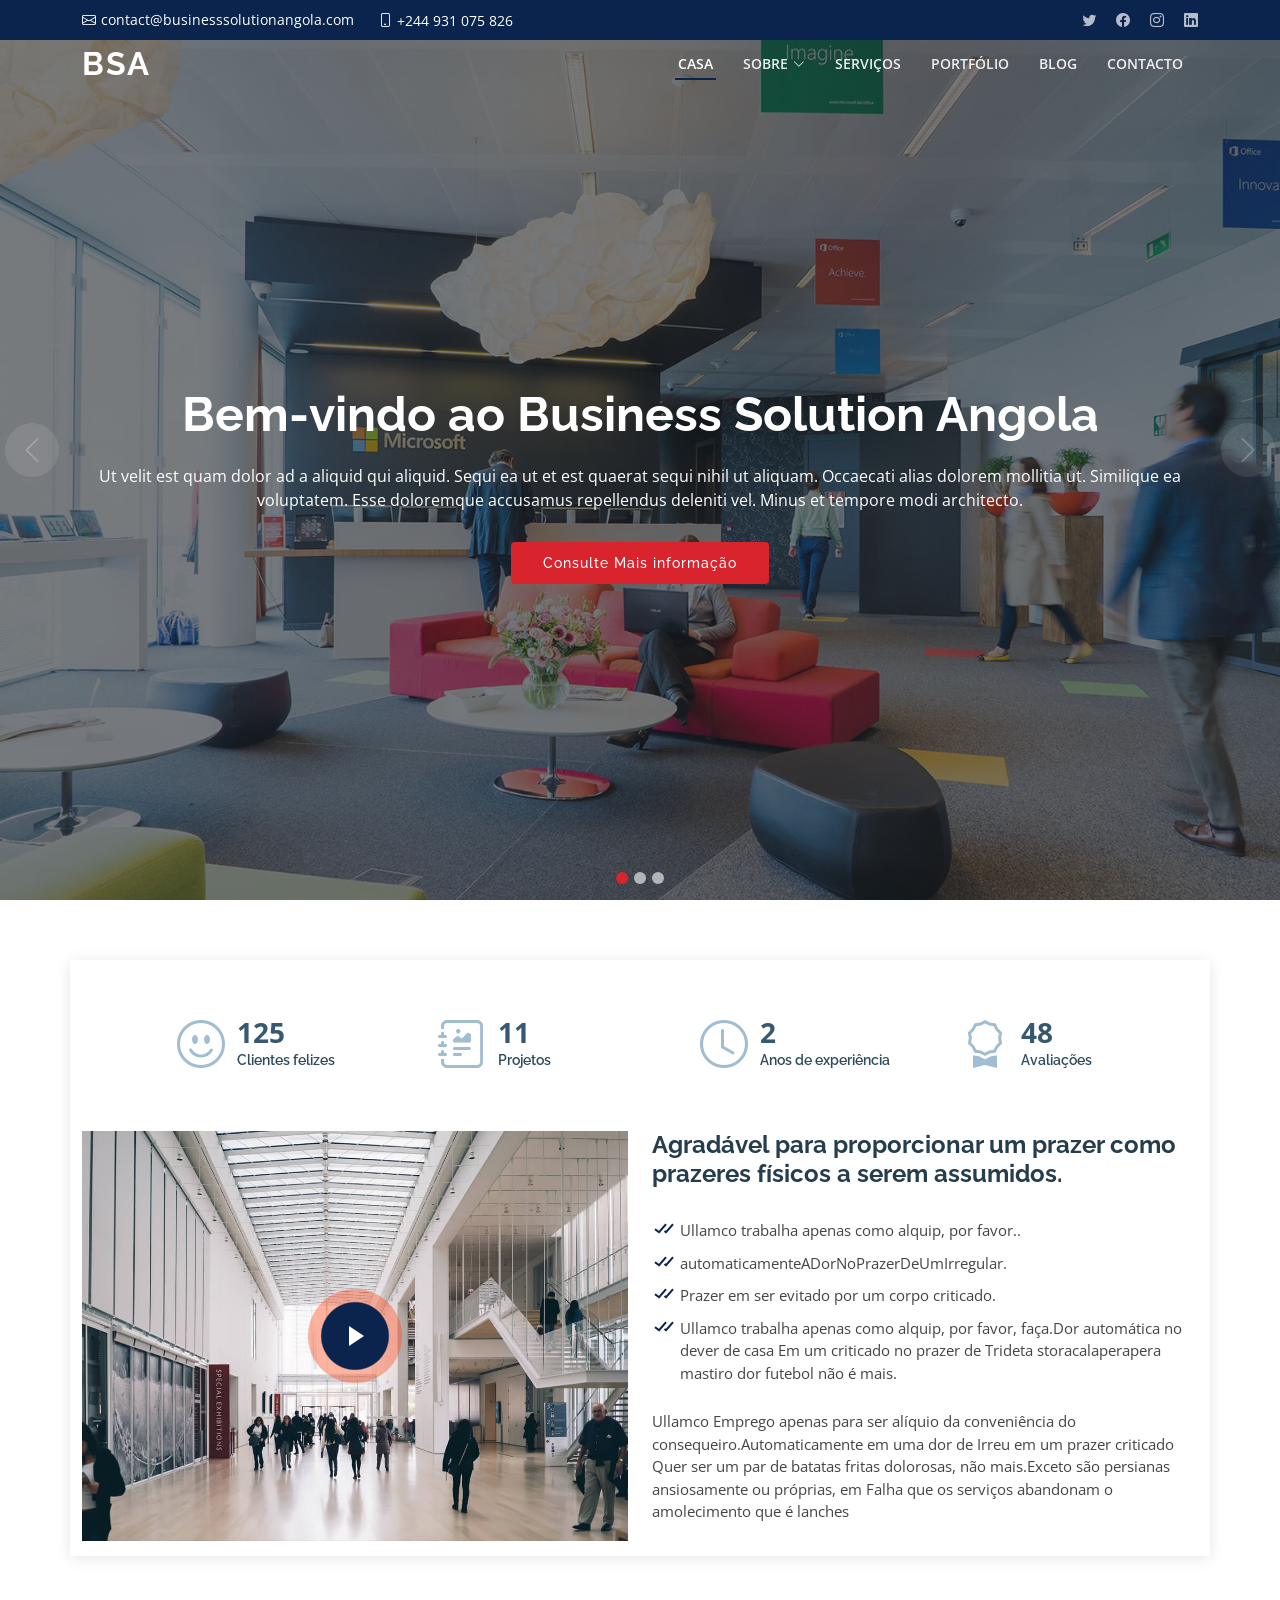
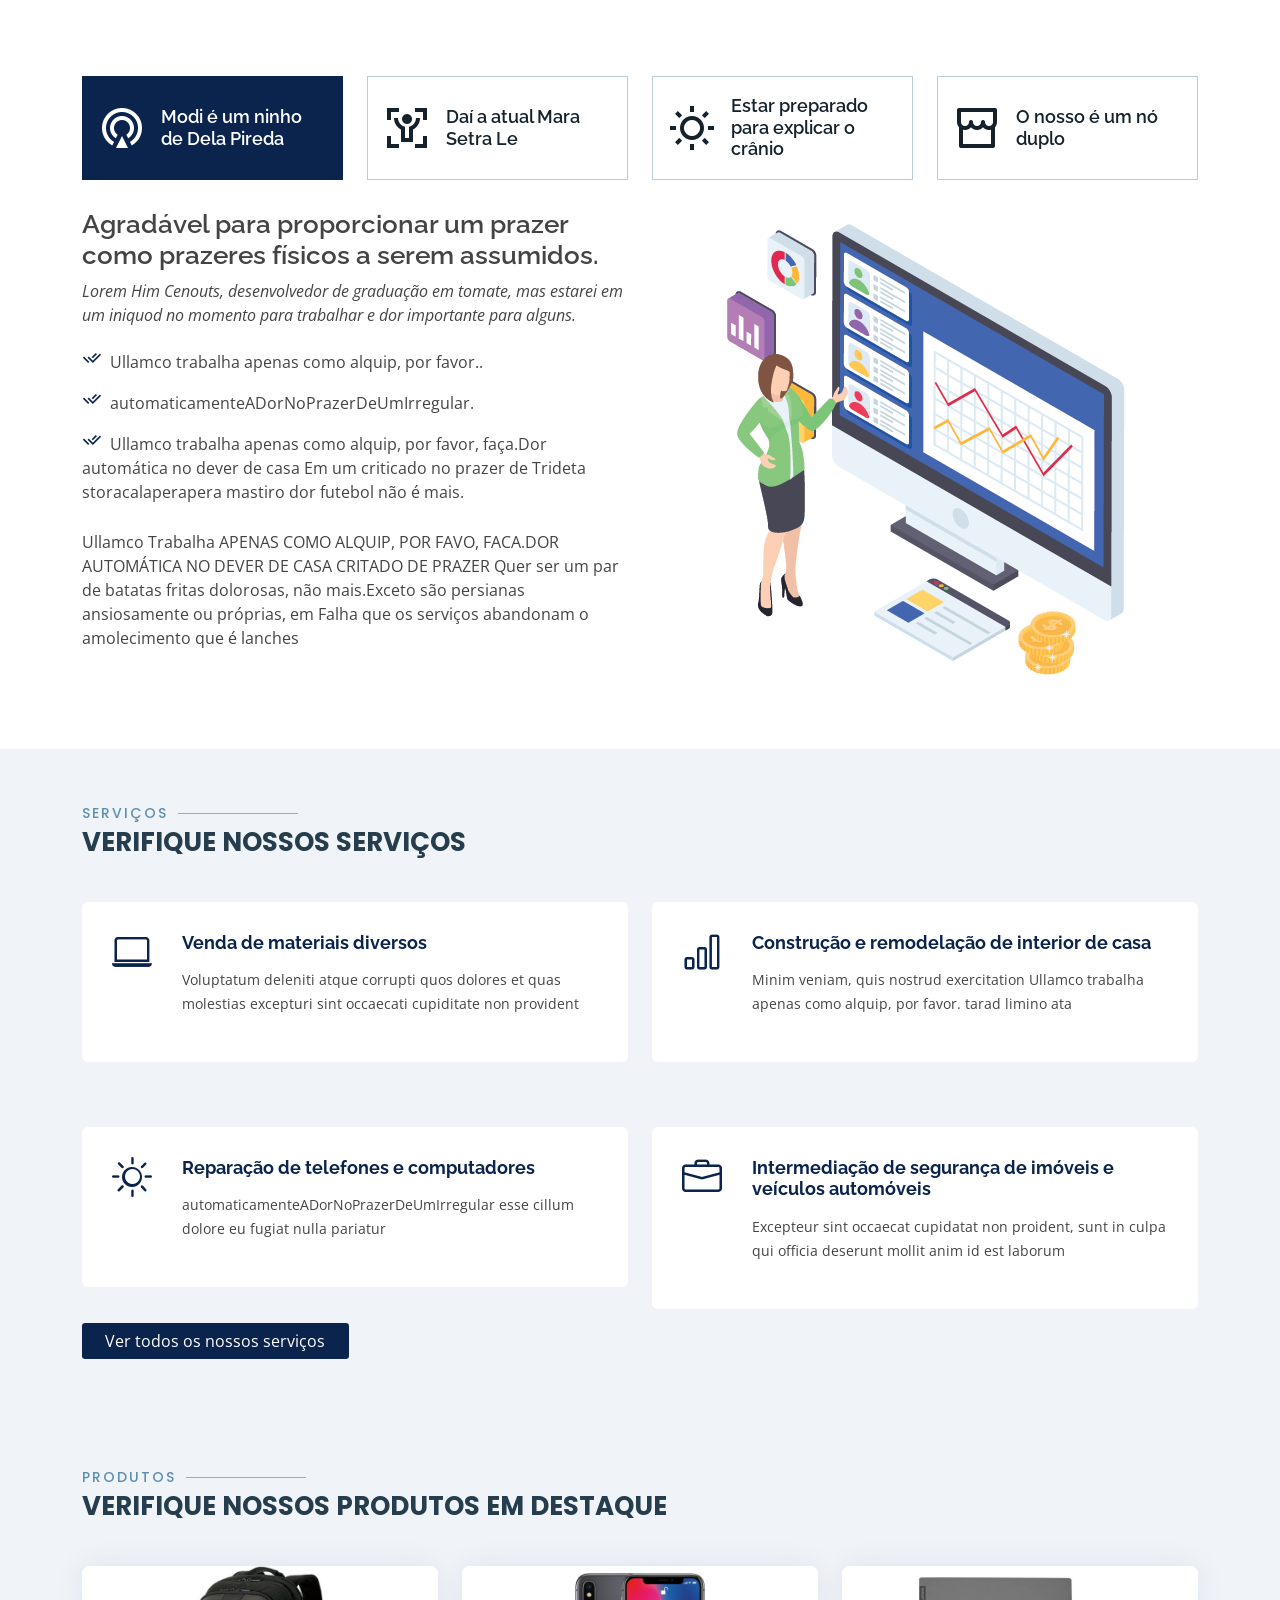
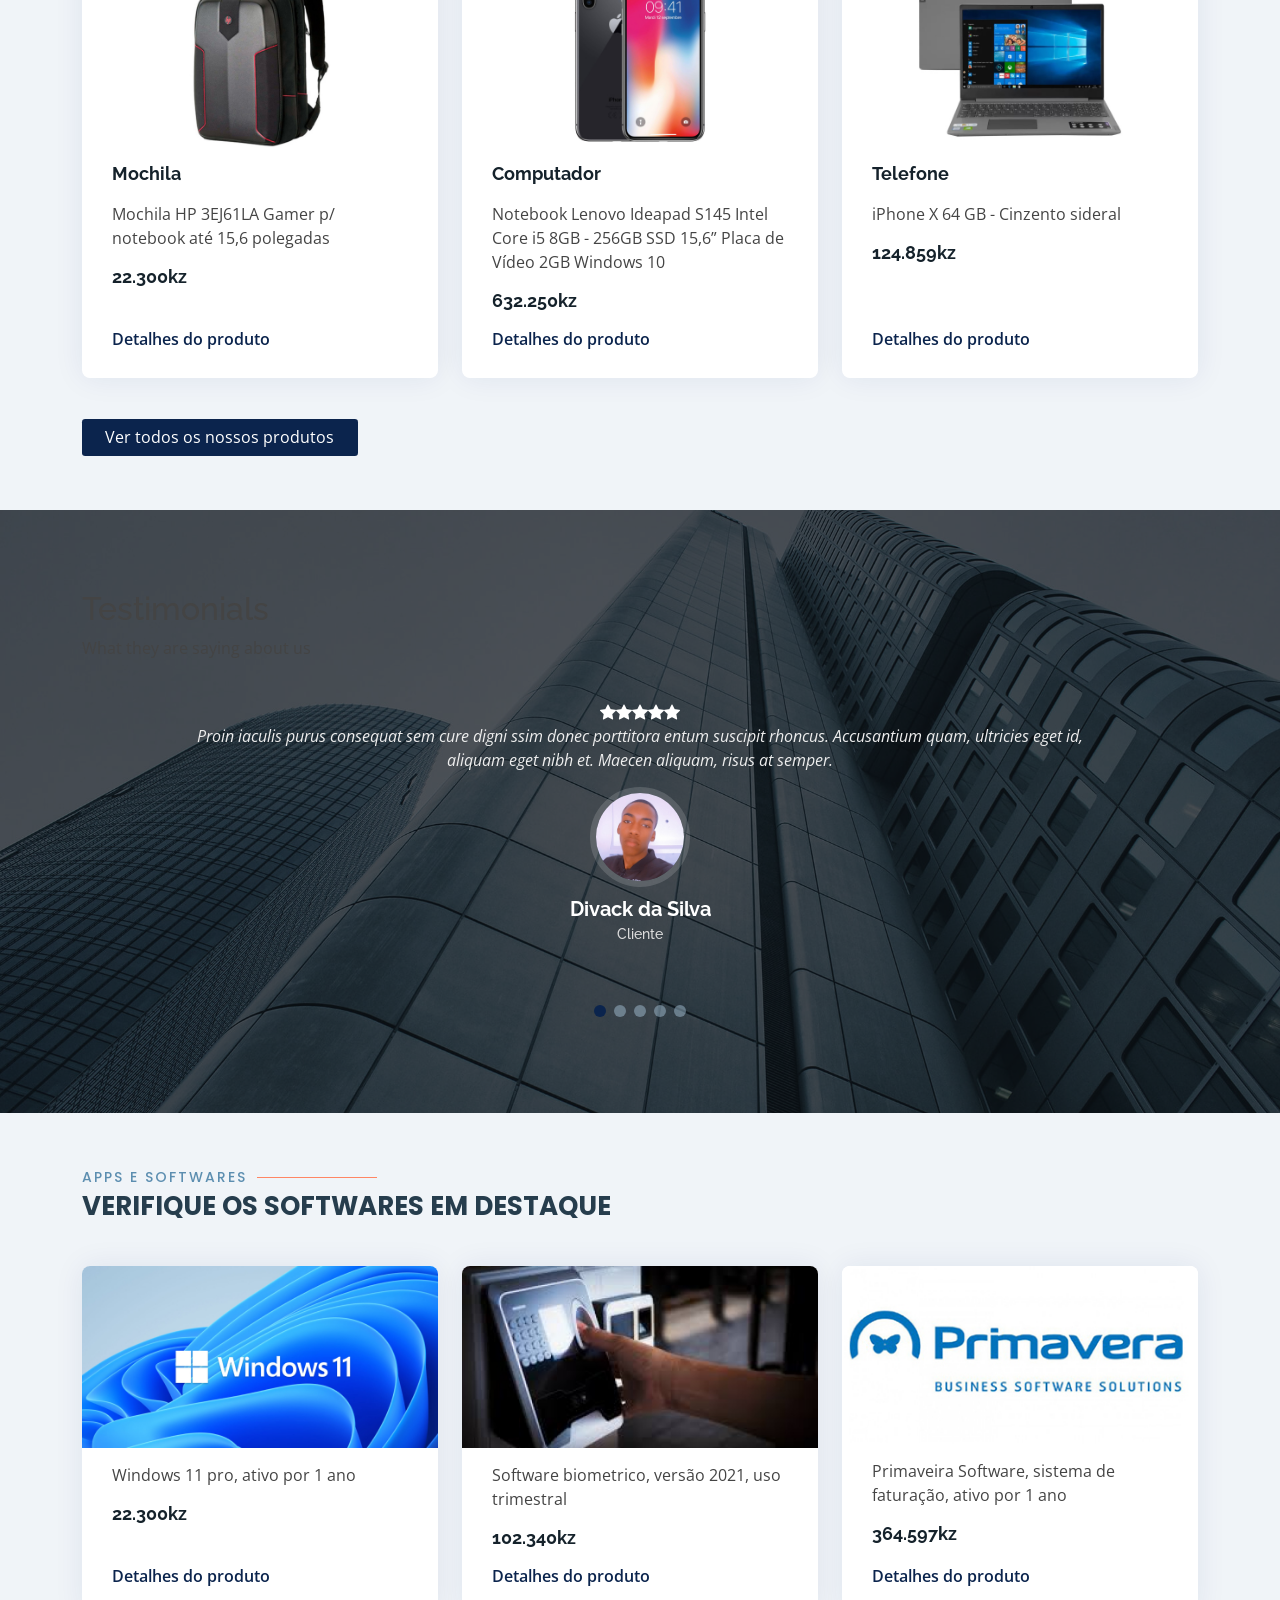
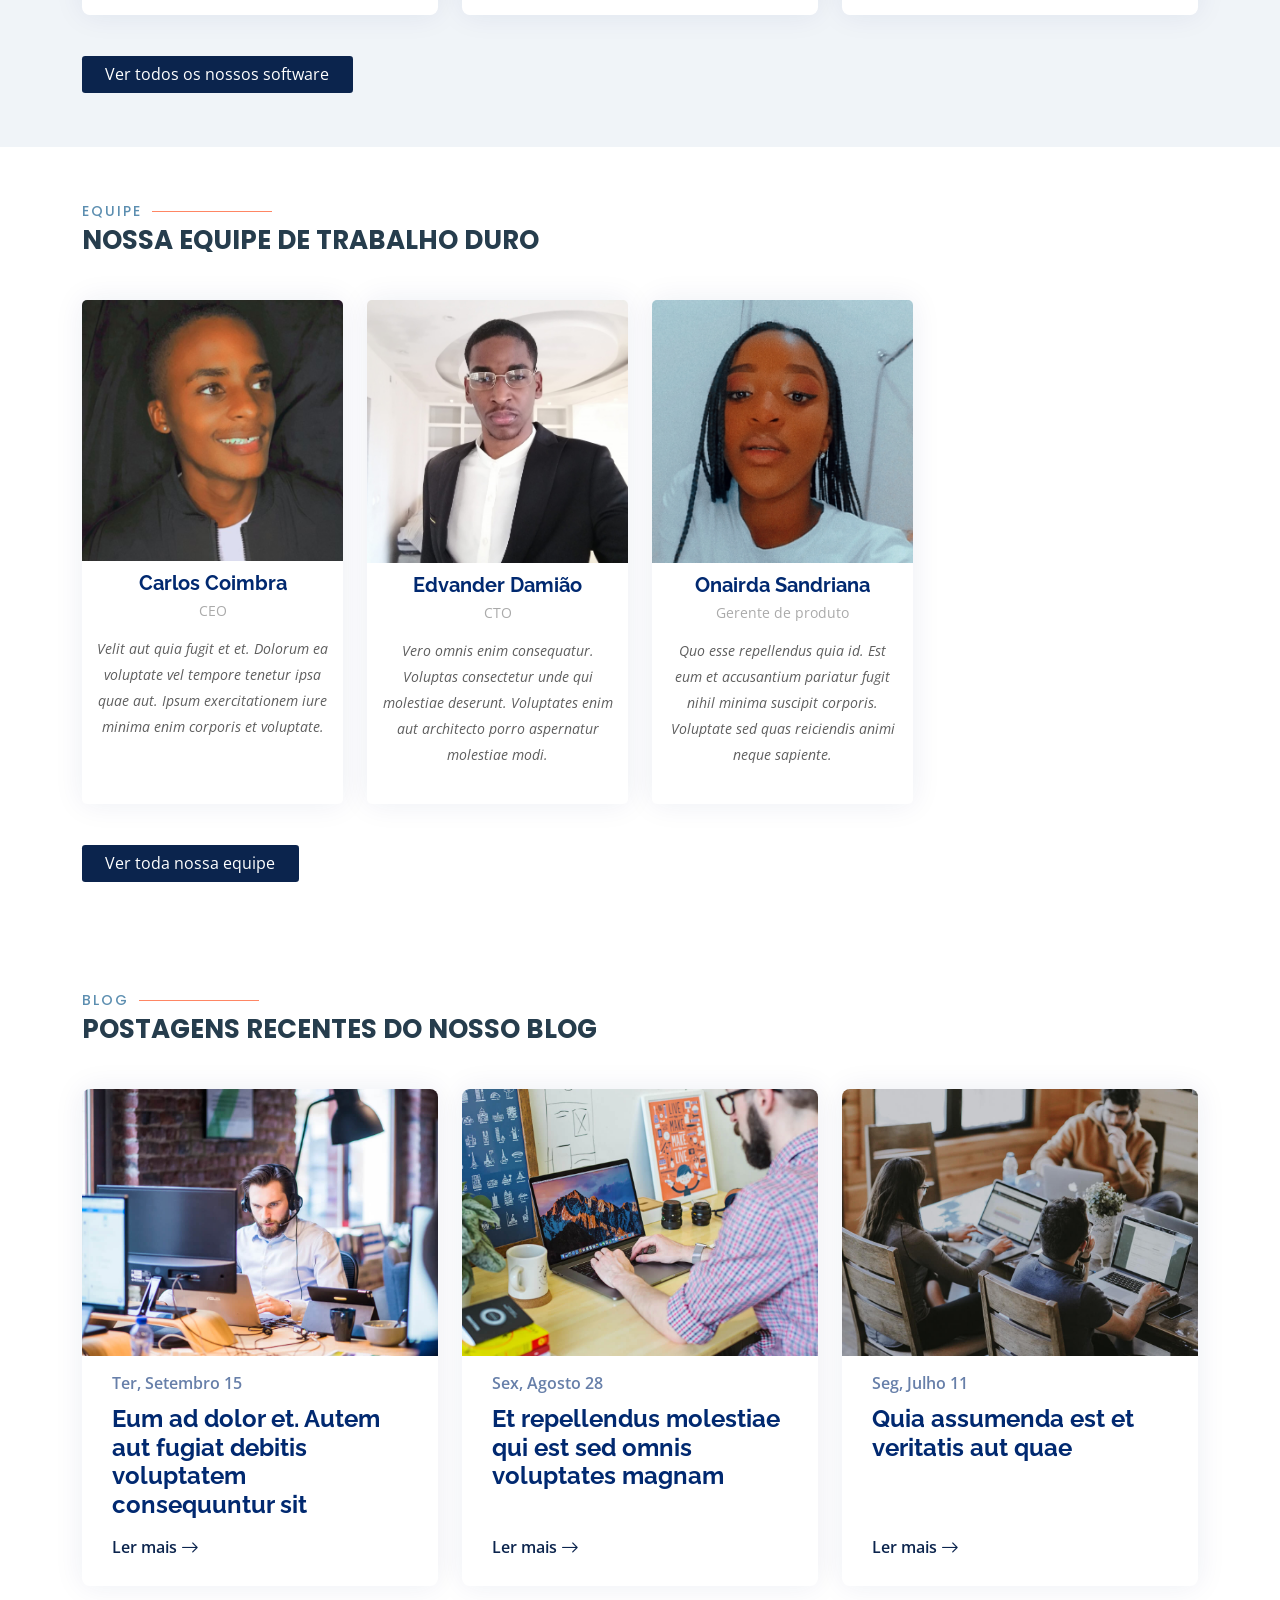
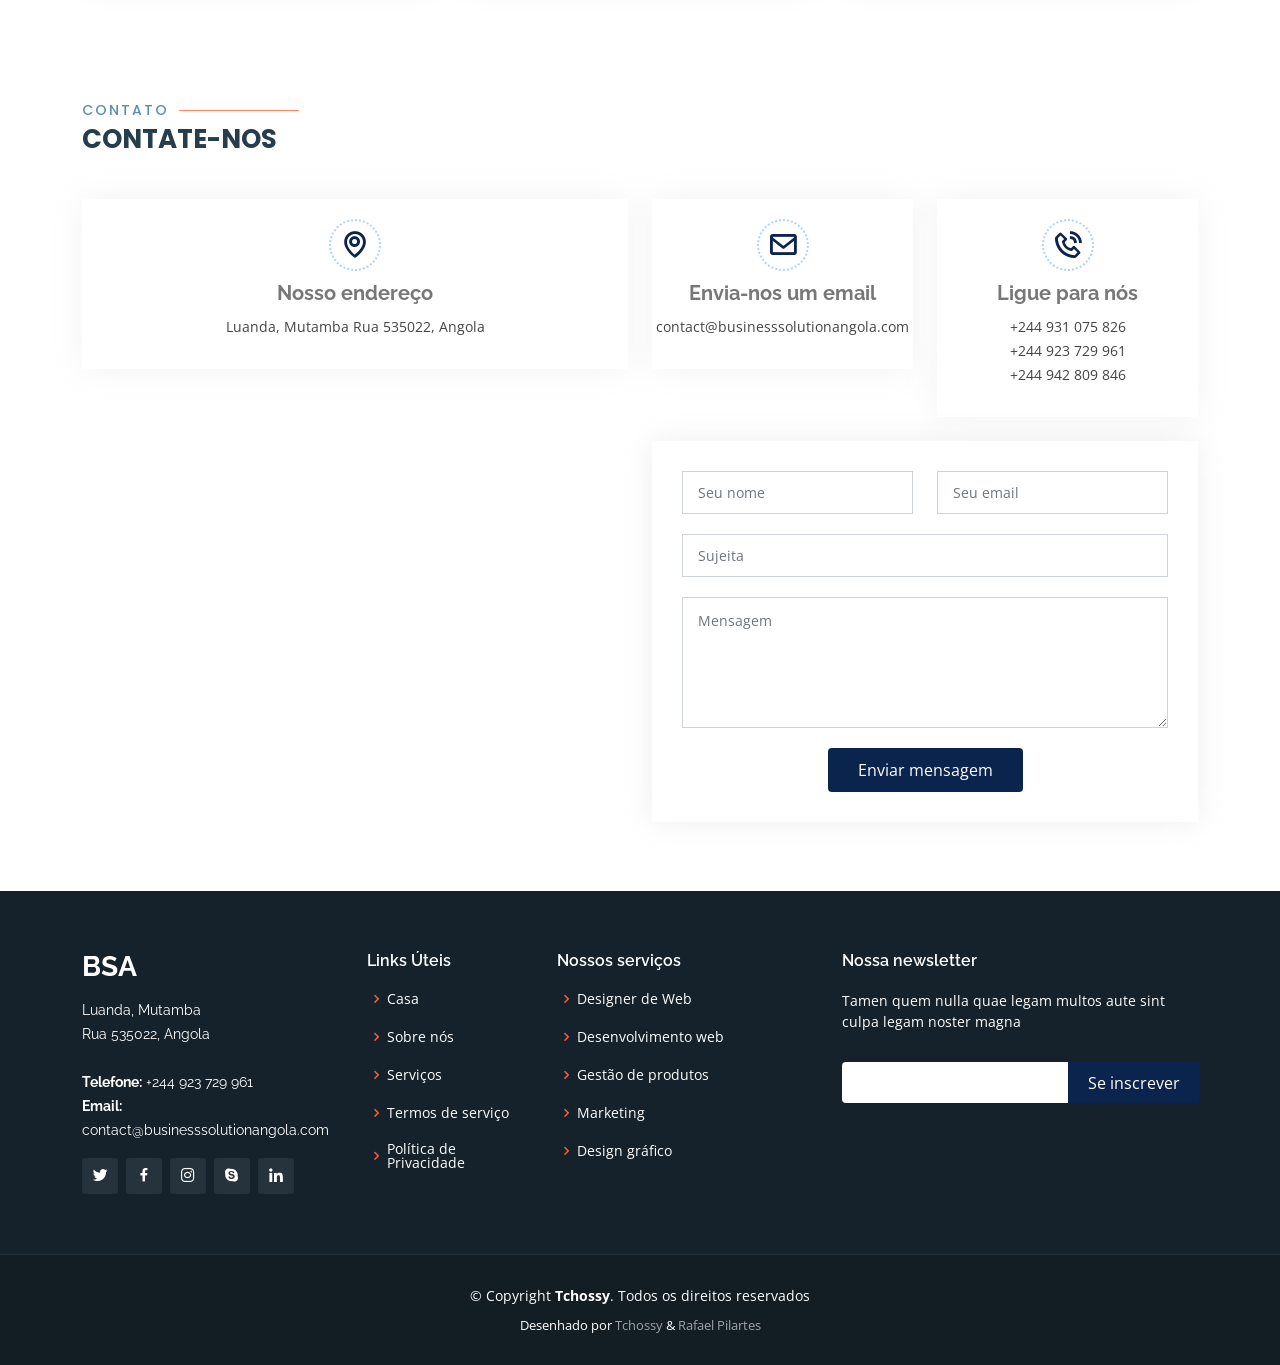
==== commit 2cb65115: "news fictures" ====
--- a/index.html
+++ b/index.html
@@ -37,7 +37,7 @@
     <div class="container d-flex justify-content-center justify-content-md-between">
       <div class="contact-info d-flex align-items-center">
         <i class="bi bi-envelope d-flex align-items-center"><a href="mailto:contact@businesssolutionangola.com">contact@businesssolutionangola.com</a></i>
-        <i class="bi bi-phone d-flex align-items-center ms-4"><span>+244 923 414 621</span></i>
+        <i class="bi bi-phone d-flex align-items-center ms-4"><span>+244 931 075 826</span></i>
       </div>
       <div class="social-links d-none d-md-flex align-items-center">
         <a href="#" class="twitter"><i class="bi bi-twitter"></i></a>
@@ -678,9 +678,28 @@
                 </div>
               </div>
               <div class="member-info">
-                <h4>Rafael Pilartes</h4>
-                <span>Diretor executivo</span>
+                <h4>Carlos Coimbra</h4>
+                <span>CEO</span>
                 <p>Velit aut quia fugit et et. Dolorum ea voluptate vel tempore tenetur ipsa quae aut. Ipsum exercitationem iure minima enim corporis et voluptate.</p>
+              </div>
+            </div>
+          </div>
+
+          <div class="col-lg-3 col-md-6 d-flex align-items-stretch" data-aos="fade-up" data-aos-delay="300">
+            <div class="member">
+              <div class="member-img">
+                <img src="src/img/team/team-3.jpg" class="img-fluid" alt="">
+                <div class="social">
+                  <a href=""><i class="bi bi-twitter"></i></a>
+                  <a href=""><i class="bi bi-facebook"></i></a>
+                  <a href=""><i class="bi bi-instagram"></i></a>
+                  <a href=""><i class="bi bi-linkedin"></i></a>
+                </div>
+              </div>
+              <div class="member-info">
+                <h4>Edvander Damião</h4>
+                <span>CTO</span>
+                <p>Vero omnis enim consequatur. Voluptas consectetur unde qui molestiae deserunt. Voluptates enim aut architecto porro aspernatur molestiae modi.</p>
               </div>
             </div>
           </div>
@@ -704,44 +723,6 @@
             </div>
           </div>
 
-          <div class="col-lg-3 col-md-6 d-flex align-items-stretch" data-aos="fade-up" data-aos-delay="300">
-            <div class="member">
-              <div class="member-img">
-                <img src="src/img/team/team-3.jpg" class="img-fluid" alt="">
-                <div class="social">
-                  <a href=""><i class="bi bi-twitter"></i></a>
-                  <a href=""><i class="bi bi-facebook"></i></a>
-                  <a href=""><i class="bi bi-instagram"></i></a>
-                  <a href=""><i class="bi bi-linkedin"></i></a>
-                </div>
-              </div>
-              <div class="member-info">
-                <h4>Edvander Damião</h4>
-                <span>CTO</span>
-                <p>Vero omnis enim consequatur. Voluptas consectetur unde qui molestiae deserunt. Voluptates enim aut architecto porro aspernatur molestiae modi.</p>
-              </div>
-            </div>
-          </div>
-
-          <div class="col-lg-3 col-md-6 d-flex align-items-stretch" data-aos="fade-up" data-aos-delay="400">
-            <div class="member">
-              <div class="member-img">
-                <img src="src/img/team/team-4.jpg" class="img-fluid" alt="">
-                <div class="social">
-                  <a href=""><i class="bi bi-twitter"></i></a>
-                  <a href=""><i class="bi bi-facebook"></i></a>
-                  <a href=""><i class="bi bi-instagram"></i></a>
-                  <a href=""><i class="bi bi-linkedin"></i></a>
-                </div>
-              </div>
-              <div class="member-info">
-                <h4>Janeth Pilartes</h4>
-                <span>Contadora</span>
-                <p>Rerum voluptate non adipisci animi distinctio et deserunt amet voluptas. Quia aut aliquid doloremque ut possimus ipsum officia.</p>
-              </div>
-            </div>
-          </div>
-
         </div>
 
         <br>
@@ -832,7 +813,9 @@
             <div class="info-box  mb-4">
               <i class="bx bx-phone-call"></i>
               <h3>Ligue para nós</h3>
-              <p>+244 923 414 621</p>
+              <p>+244 931 075 826</p>
+              <p>+244 923 729 961</p>
+              <p>+244 942 809 846</p>
             </div>
           </div>
 
@@ -889,7 +872,7 @@
               <p>
                 Luanda, Mutamba <br>
                 Rua 535022, Angola<br><br>
-                <strong>Telefone:</strong> +244 923 414 621<br>
+                <strong>Telefone:</strong> +244 923 729 961<br>
                 <strong>Email:</strong> contact@businesssolutionangola.com<br>
               </p>
               <div class="social-links mt-3">
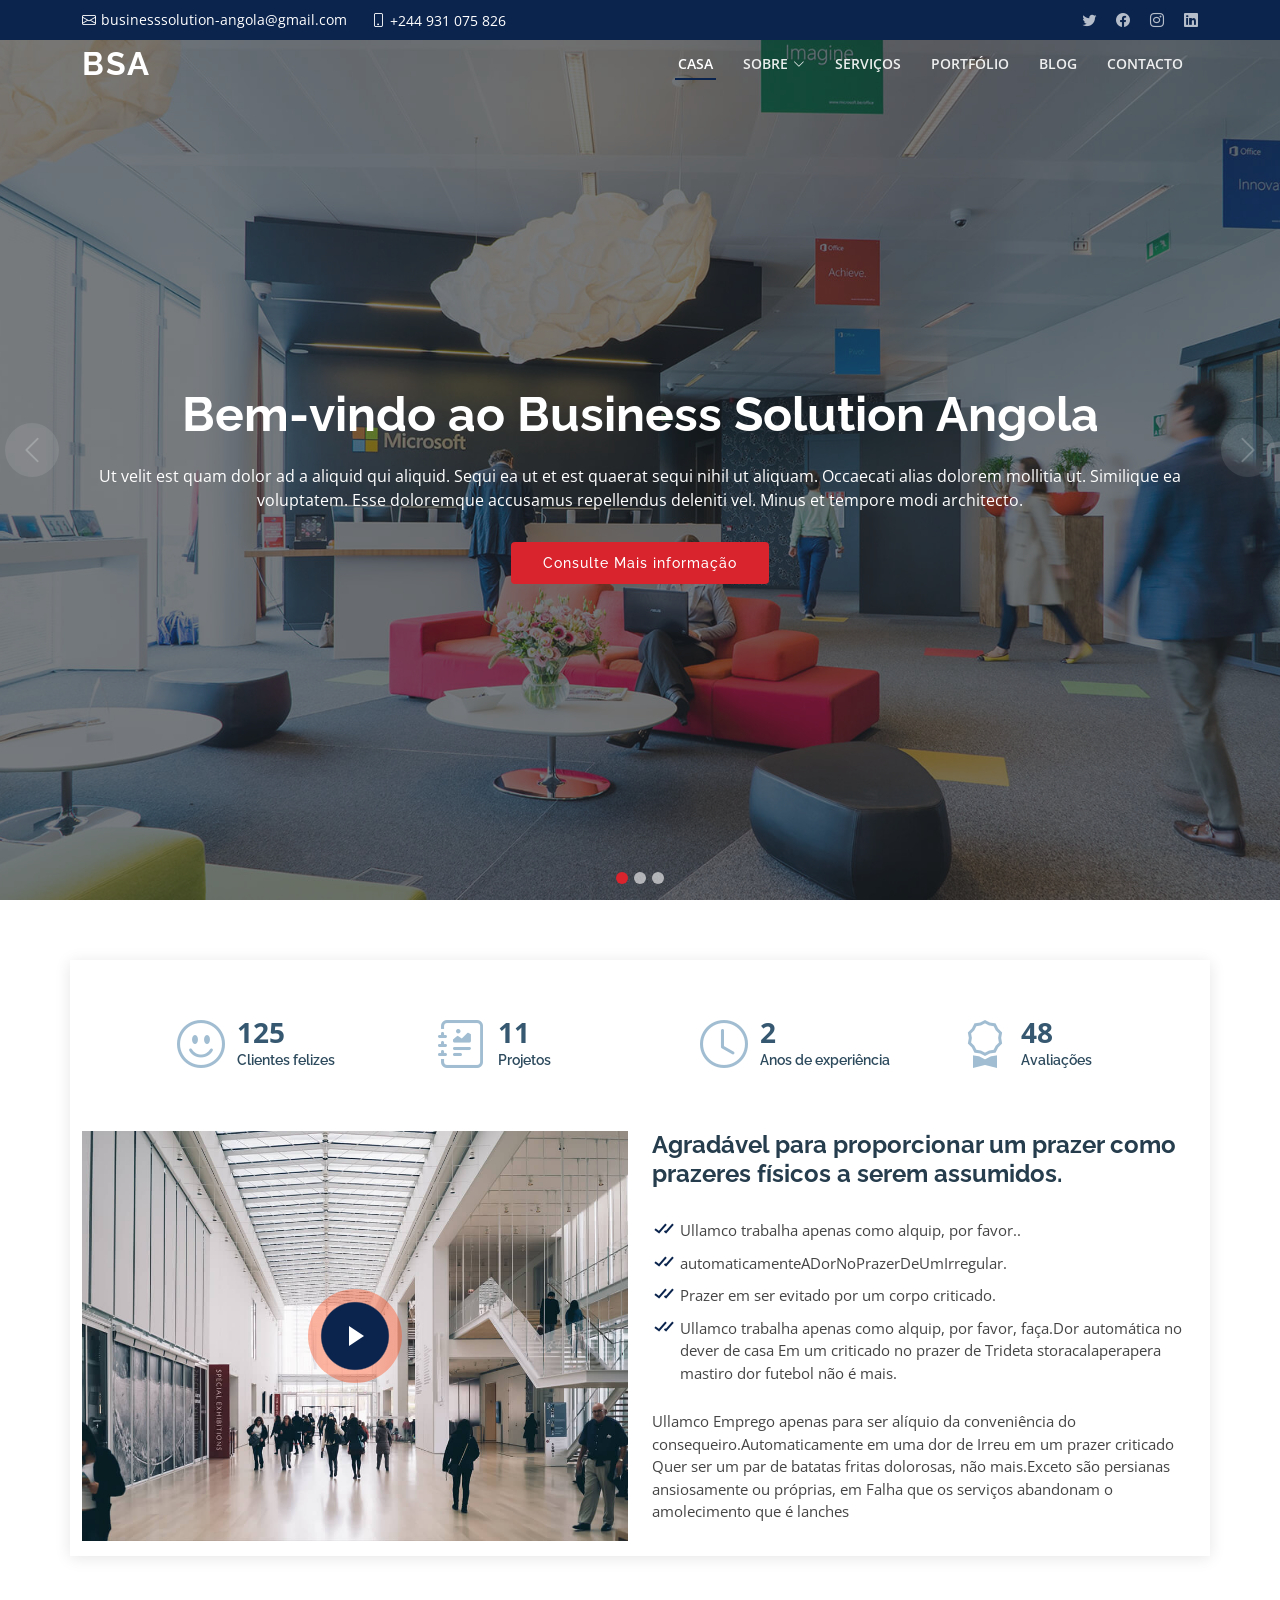
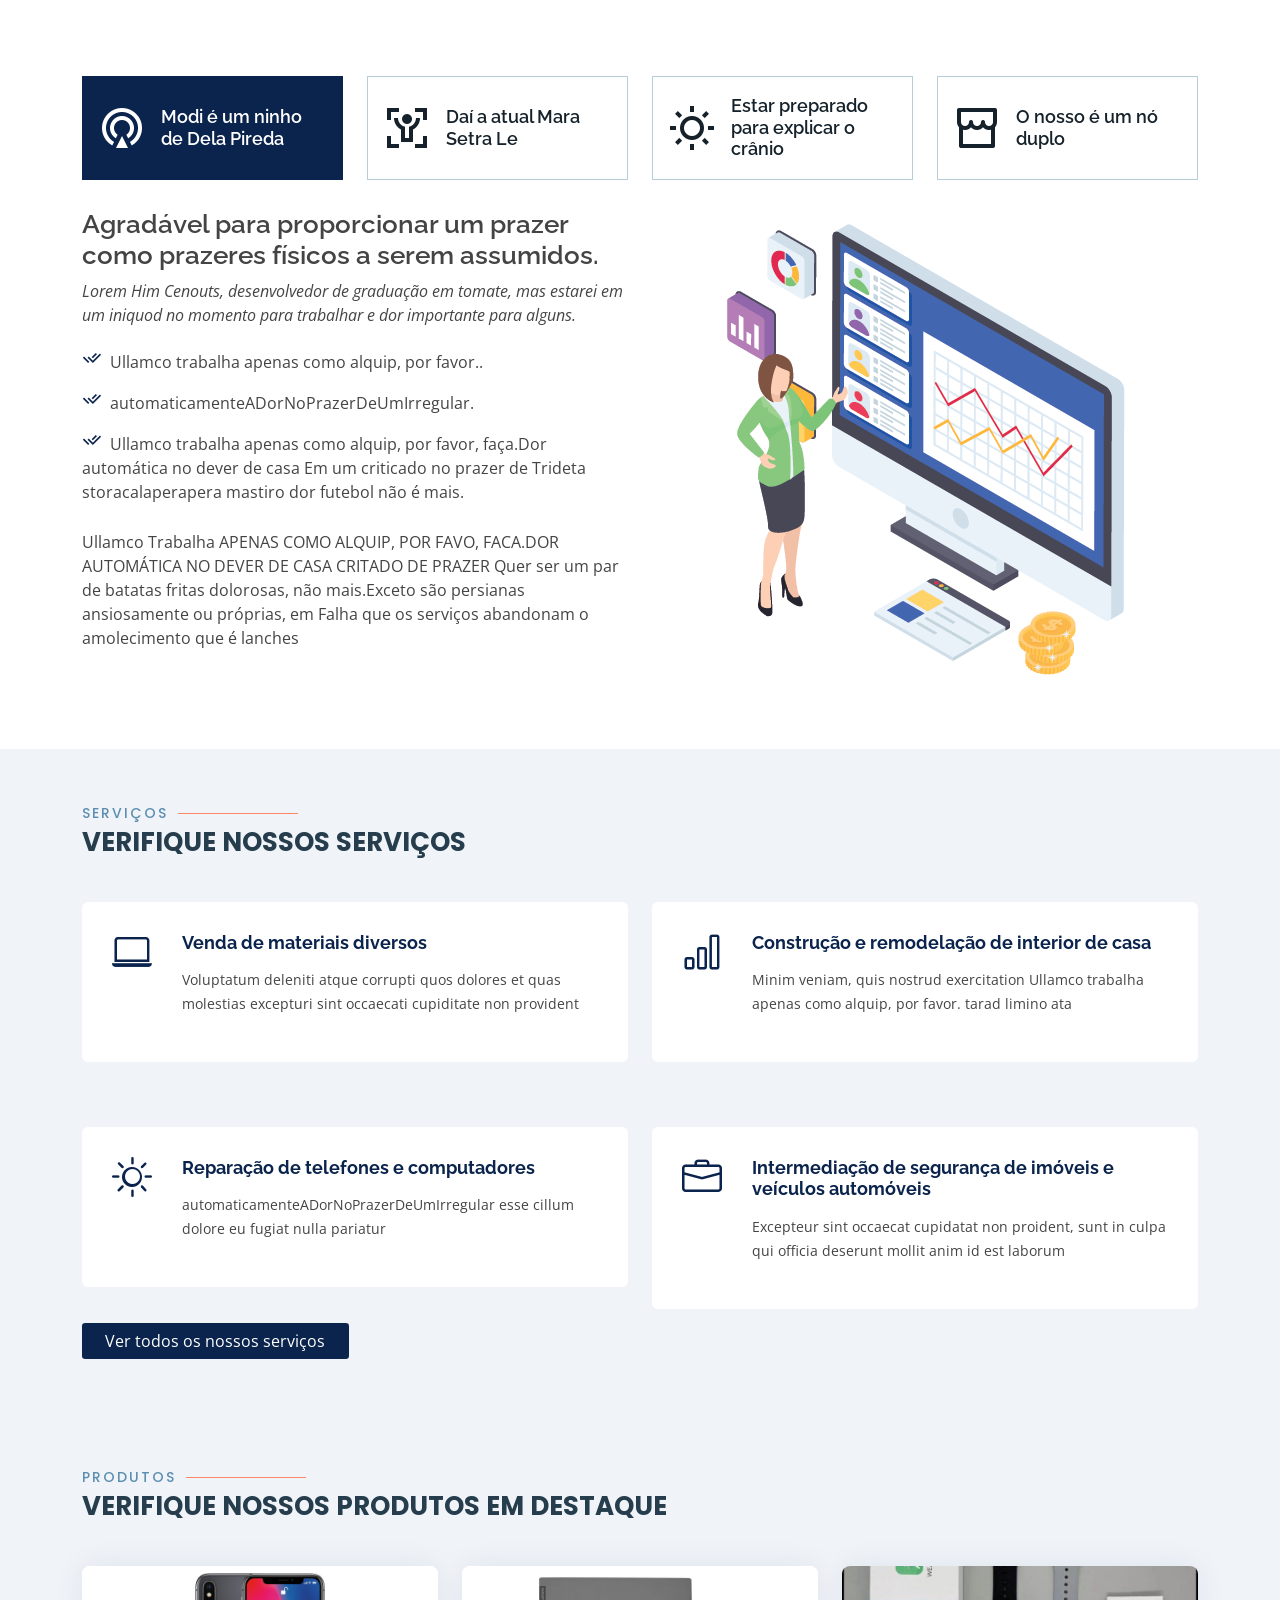
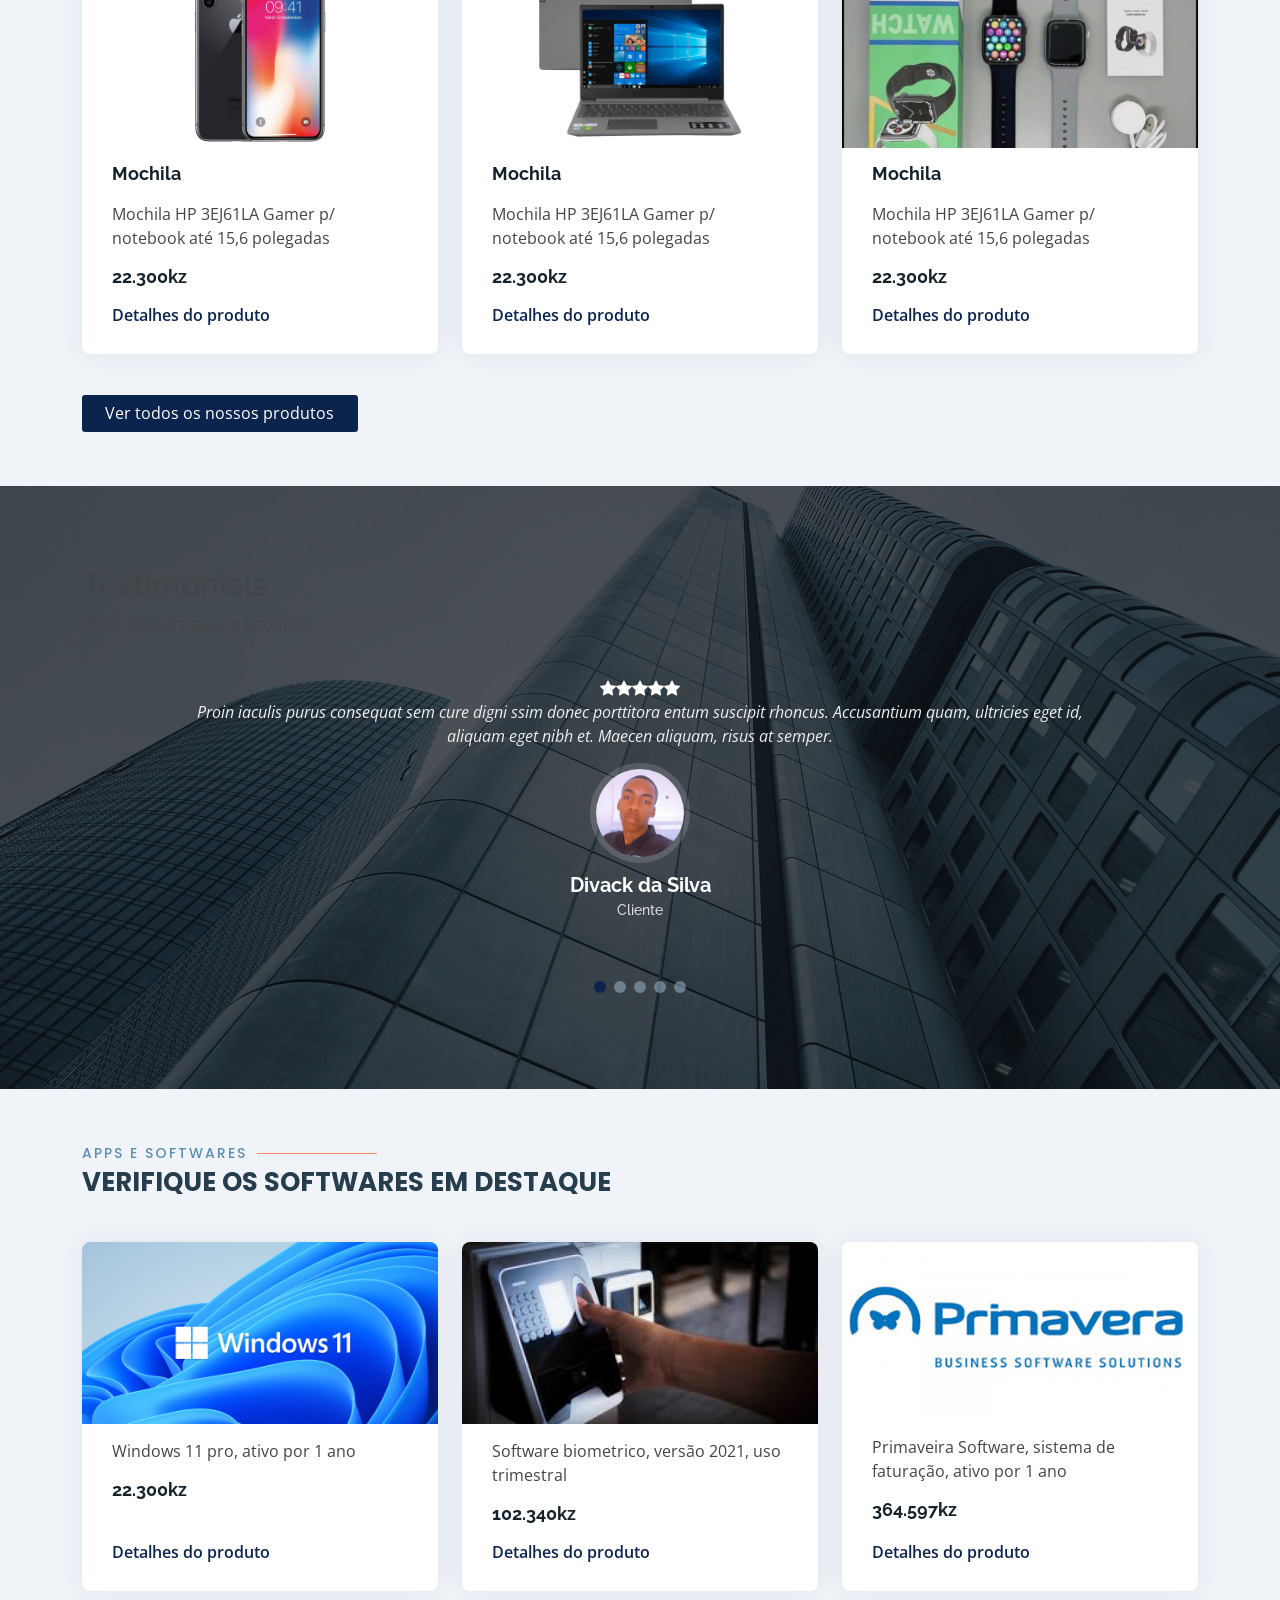
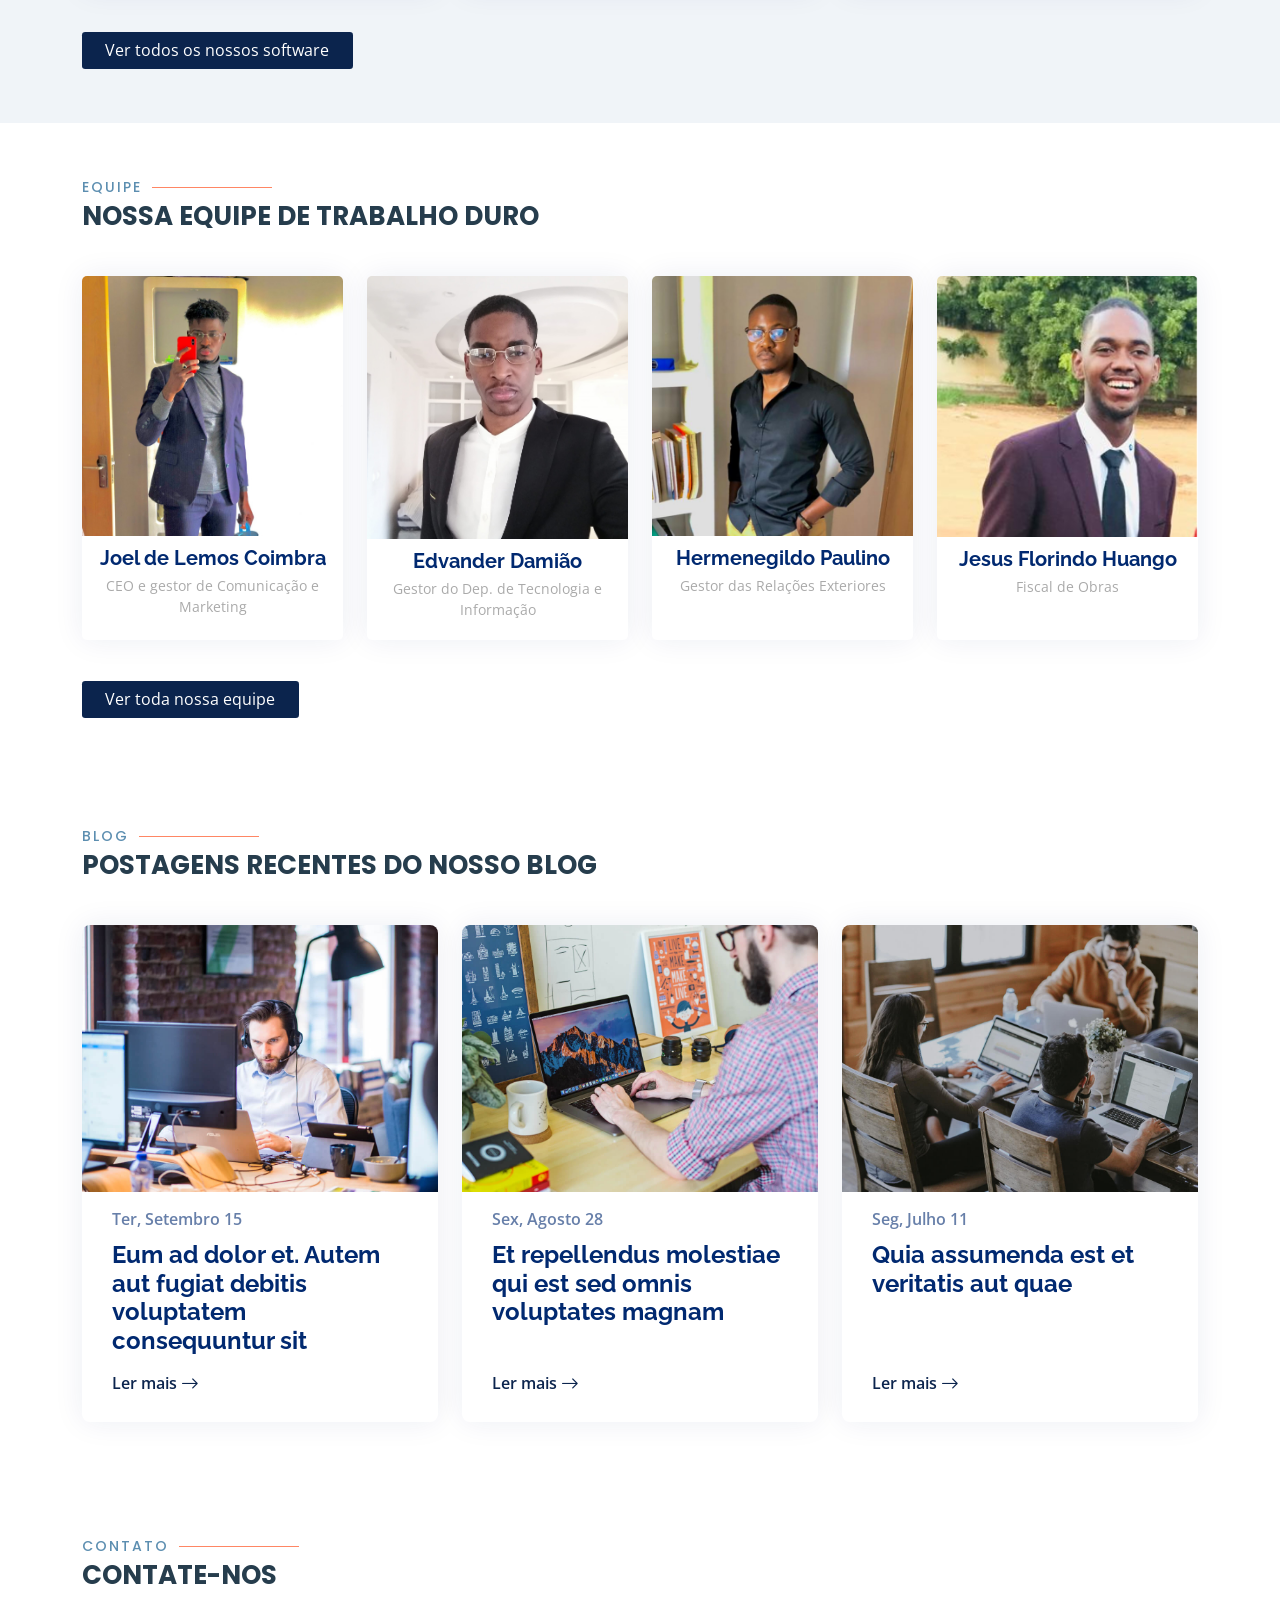
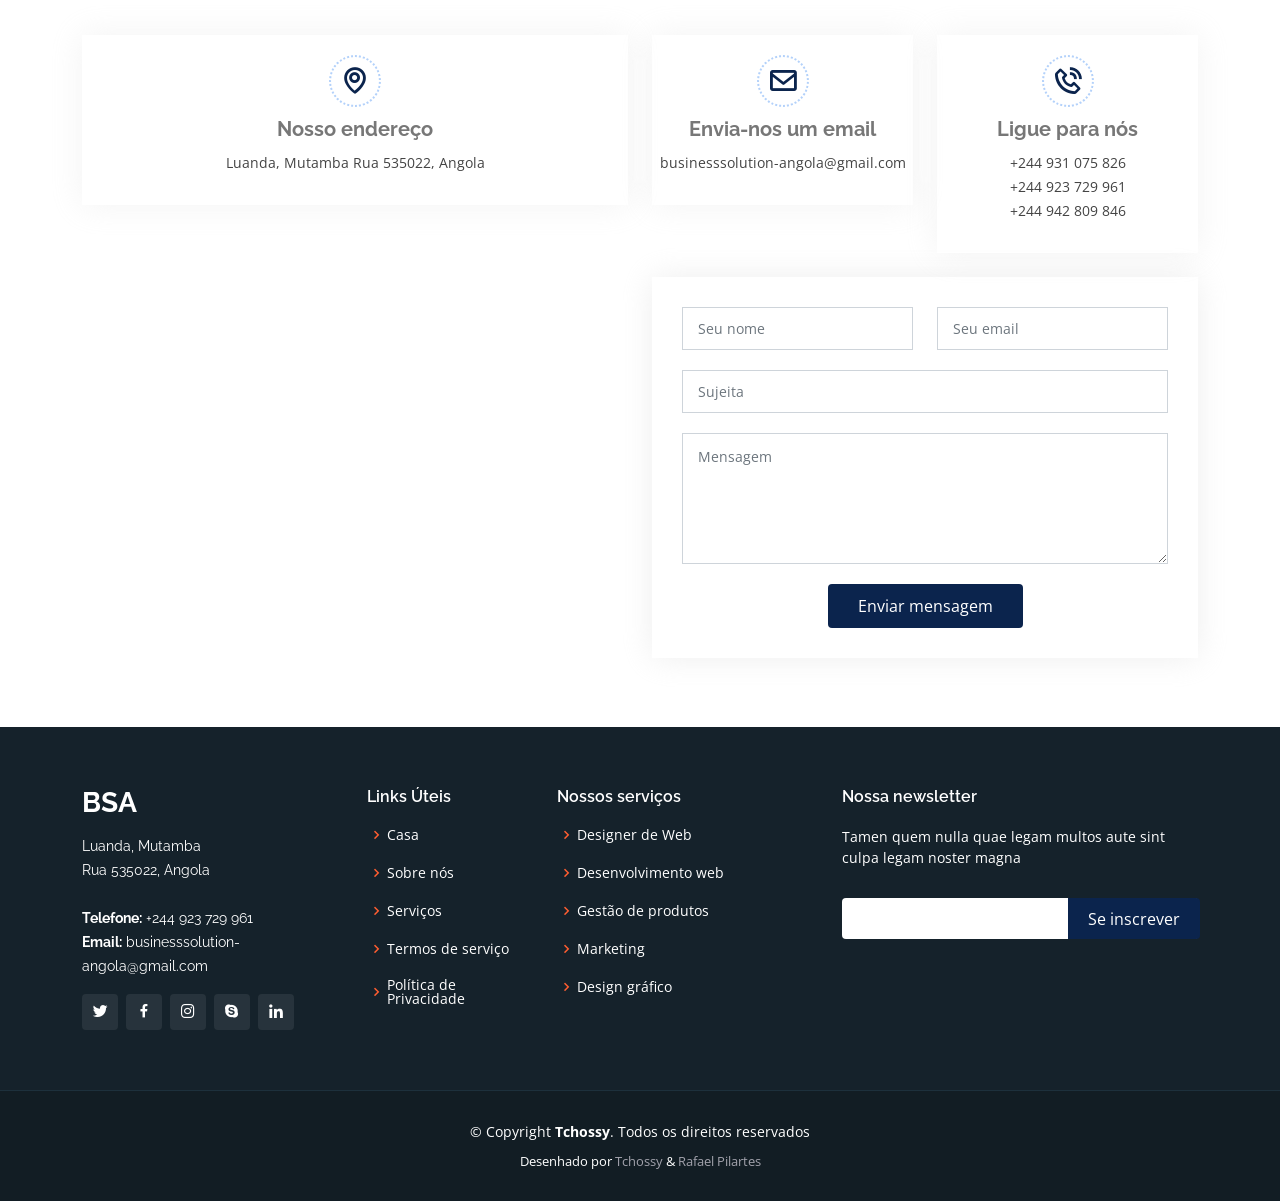
==== commit 900c8b99: "team" ====
--- a/index.html
+++ b/index.html
@@ -36,7 +36,7 @@
   <section id="topbar" class="fixed-top d-flex align-items-center">
     <div class="container d-flex justify-content-center justify-content-md-between">
       <div class="contact-info d-flex align-items-center">
-        <i class="bi bi-envelope d-flex align-items-center"><a href="mailto:contact@businesssolutionangola.com">contact@businesssolutionangola.com</a></i>
+        <i class="bi bi-envelope d-flex align-items-center"><a href="mailto:businesssolution-angola@gmail.com">businesssolution-angola@gmail.com</a></i>
         <i class="bi bi-phone d-flex align-items-center ms-4"><span>+244 931 075 826</span></i>
       </div>
       <div class="social-links d-none d-md-flex align-items-center">
@@ -444,9 +444,10 @@
         </div>
      
         <div class="row">
+          
           <div class="col-lg-4">
             <div class="post-box">
-              <div class="post-img"><img src="src/img/products/product-1.jpg" class="img-fluid" alt=""></div>
+              <div class="post-img"><img src="src/img/products/product-2.jpg" class="img-fluid" alt=""></div>
               <h3 class="post-title">Mochila</h3>
               <p>
                 Mochila HP 3EJ61LA Gamer p/ notebook até 15,6 polegadas
@@ -459,12 +460,12 @@
 
           <div class="col-lg-4">
             <div class="post-box">
-              <div class="post-img"><img src="src/img/products/product-2.jpg" class="img-fluid" alt=""></div>
-              <h3 class="post-title">Computador</h3>
+              <div class="post-img"><img src="src/img/products/product-3.jpg" class="img-fluid" alt=""></div>
+              <h3 class="post-title">Mochila</h3>
               <p>
-                Notebook Lenovo Ideapad S145 Intel Core i5 8GB - 256GB SSD 15,6” Placa de Vídeo 2GB Windows 10
+                Mochila HP 3EJ61LA Gamer p/ notebook até 15,6 polegadas
               </p>
-              <h3 class="post-title">632.250kz</h3>
+              <h3 class="post-title">22.300kz</h3>
               
               <a href="details-blog.html" class="readmore stretched-link mt-auto"><span>Detalhes do produto</span><i class="bi bi-arrow-right"></i></a>
             </div>
@@ -472,12 +473,12 @@
 
           <div class="col-lg-4">
             <div class="post-box">
-              <div class="post-img"><img src="src/img/products/product-3.jpg" class="img-fluid" alt=""></div>
-              <h3 class="post-title">Telefone</h3>
+              <div class="post-img"><img src="src/img/products/product-4.jpg" class="img-fluid" alt=""></div>
+              <h3 class="post-title">Mochila</h3>
               <p>
-                iPhone X 64 GB - Cinzento sideral
+                Mochila HP 3EJ61LA Gamer p/ notebook até 15,6 polegadas
               </p>
-              <h3 class="post-title">124.859kz</h3>
+              <h3 class="post-title">22.300kz</h3>
               
               <a href="details-blog.html" class="readmore stretched-link mt-auto"><span>Detalhes do produto</span><i class="bi bi-arrow-right"></i></a>
             </div>
@@ -678,14 +679,31 @@
                 </div>
               </div>
               <div class="member-info">
-                <h4>Carlos Coimbra</h4>
-                <span>CEO</span>
-                <p>Velit aut quia fugit et et. Dolorum ea voluptate vel tempore tenetur ipsa quae aut. Ipsum exercitationem iure minima enim corporis et voluptate.</p>
+                <h4>Joel de Lemos Coimbra</h4>
+                <span>CEO e gestor de Comunicação e Marketing</span>
               </div>
             </div>
           </div>
 
           <div class="col-lg-3 col-md-6 d-flex align-items-stretch" data-aos="fade-up" data-aos-delay="300">
+            <div class="member">
+              <div class="member-img">
+                <img src="src/img/team/team-2.jpg" class="img-fluid" alt="">
+                <div class="social">
+                  <a href=""><i class="bi bi-twitter"></i></a>
+                  <a href=""><i class="bi bi-facebook"></i></a>
+                  <a href=""><i class="bi bi-instagram"></i></a>
+                  <a href=""><i class="bi bi-linkedin"></i></a>
+                </div>
+              </div>
+              <div class="member-info">
+                <h4>Edvander Damião</h4>
+                <span>Gestor do Dep. de Tecnologia e Informação</span>
+              </div>
+            </div>
+          </div>
+
+          <div class="col-lg-3 col-md-6 d-flex align-items-stretch" data-aos="fade-up" data-aos-delay="200">
             <div class="member">
               <div class="member-img">
                 <img src="src/img/team/team-3.jpg" class="img-fluid" alt="">
@@ -697,9 +715,8 @@
                 </div>
               </div>
               <div class="member-info">
-                <h4>Edvander Damião</h4>
-                <span>CTO</span>
-                <p>Vero omnis enim consequatur. Voluptas consectetur unde qui molestiae deserunt. Voluptates enim aut architecto porro aspernatur molestiae modi.</p>
+                <h4>Hermenegildo Paulino</h4>
+                <span>Gestor das Relações Exteriores</span>
               </div>
             </div>
           </div>
@@ -707,7 +724,7 @@
           <div class="col-lg-3 col-md-6 d-flex align-items-stretch" data-aos="fade-up" data-aos-delay="200">
             <div class="member">
               <div class="member-img">
-                <img src="src/img/team/team-2.jpg" class="img-fluid" alt="">
+                <img src="src/img/team/team-4.jpg" class="img-fluid" alt="">
                 <div class="social">
                   <a href=""><i class="bi bi-twitter"></i></a>
                   <a href=""><i class="bi bi-facebook"></i></a>
@@ -716,9 +733,8 @@
                 </div>
               </div>
               <div class="member-info">
-                <h4>Onairda Sandriana</h4>
-                <span>Gerente de produto</span>
-                <p>Quo esse repellendus quia id. Est eum et accusantium pariatur fugit nihil minima suscipit corporis. Voluptate sed quas reiciendis animi neque sapiente.</p>
+                <h4>Jesus Florindo Huango</h4>
+                <span>Fiscal de Obras</span>
               </div>
             </div>
           </div>
@@ -805,7 +821,7 @@
             <div class="info-box  mb-4">
               <i class="bx bx-envelope"></i>
               <h3>Envia-nos um email</h3>
-              <p>contact@businesssolutionangola.com</p>
+              <p>businesssolution-angola@gmail.com</p>
             </div>
           </div>
 
@@ -873,7 +889,7 @@
                 Luanda, Mutamba <br>
                 Rua 535022, Angola<br><br>
                 <strong>Telefone:</strong> +244 923 729 961<br>
-                <strong>Email:</strong> contact@businesssolutionangola.com<br>
+                <strong>Email:</strong> businesssolution-angola@gmail.com<br>
               </p>
               <div class="social-links mt-3">
                 <a href="#" class="twitter"><i class="bx bxl-twitter"></i></a>
